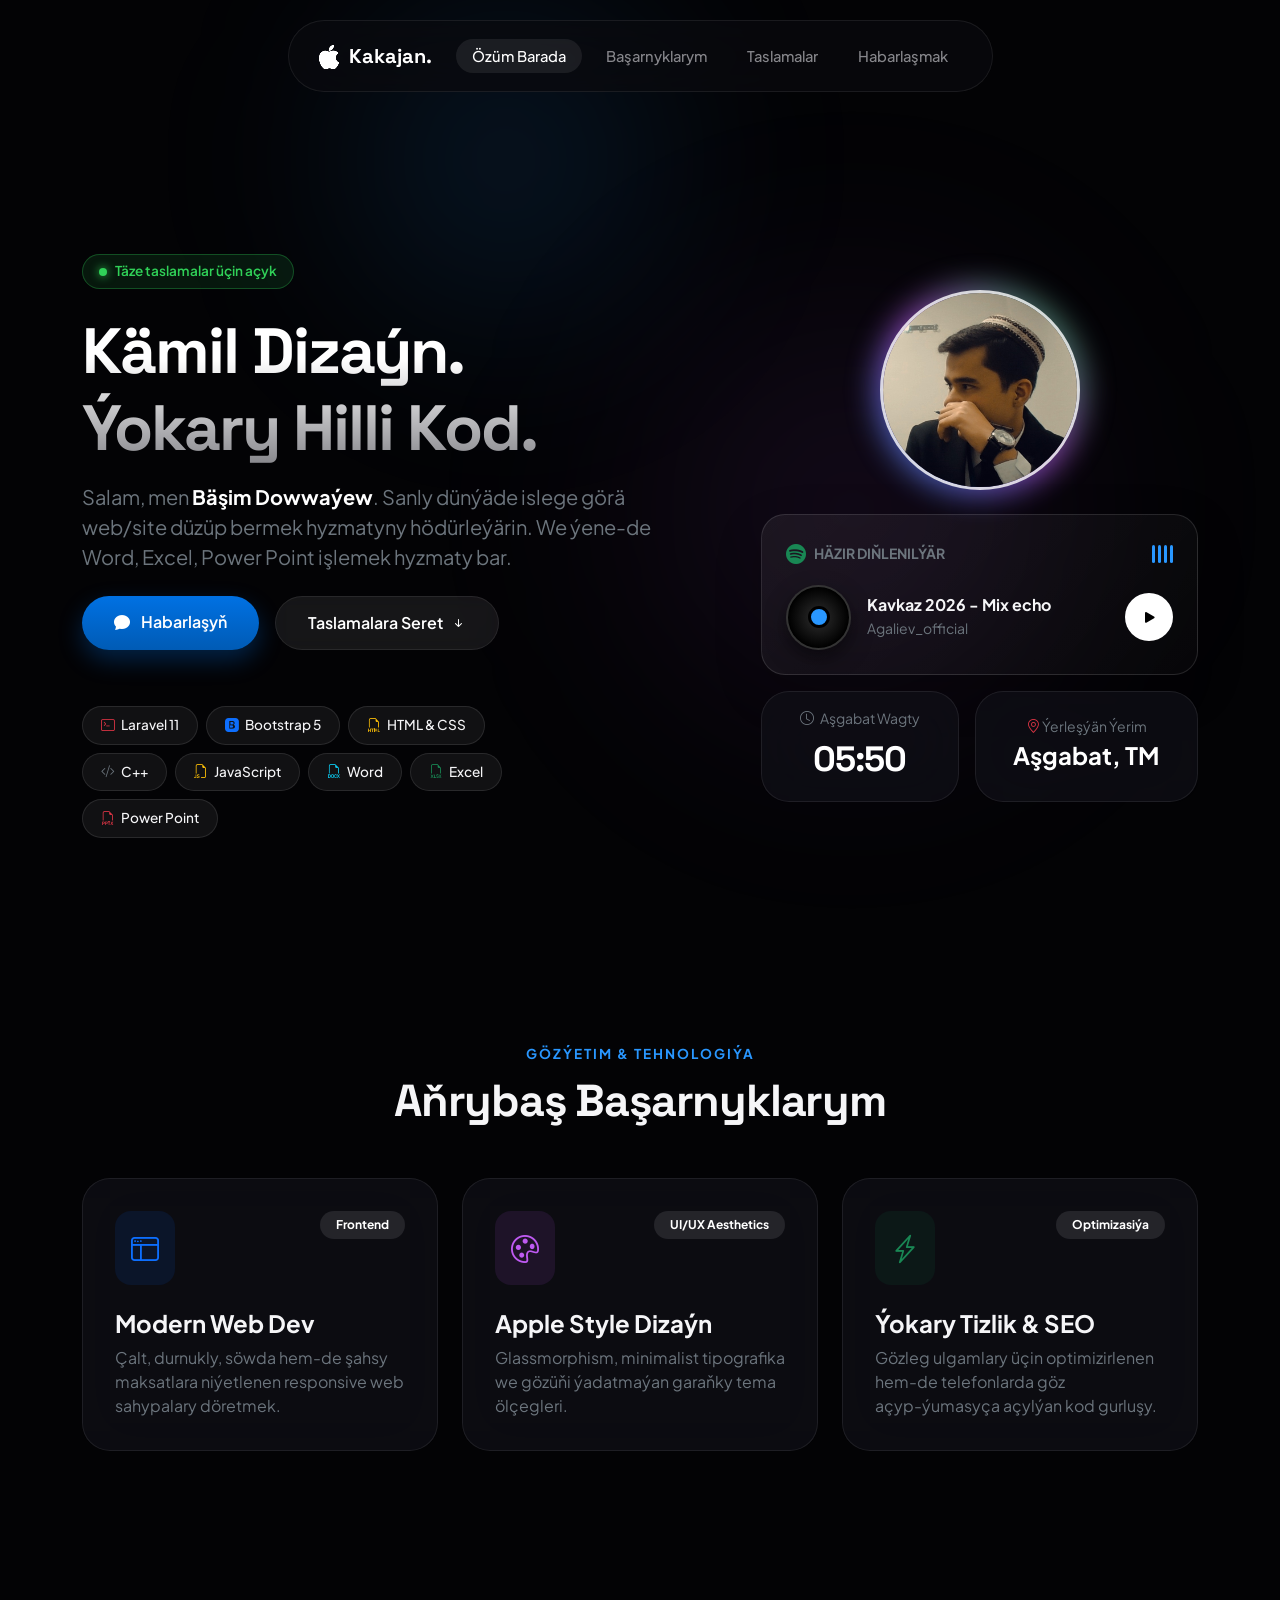
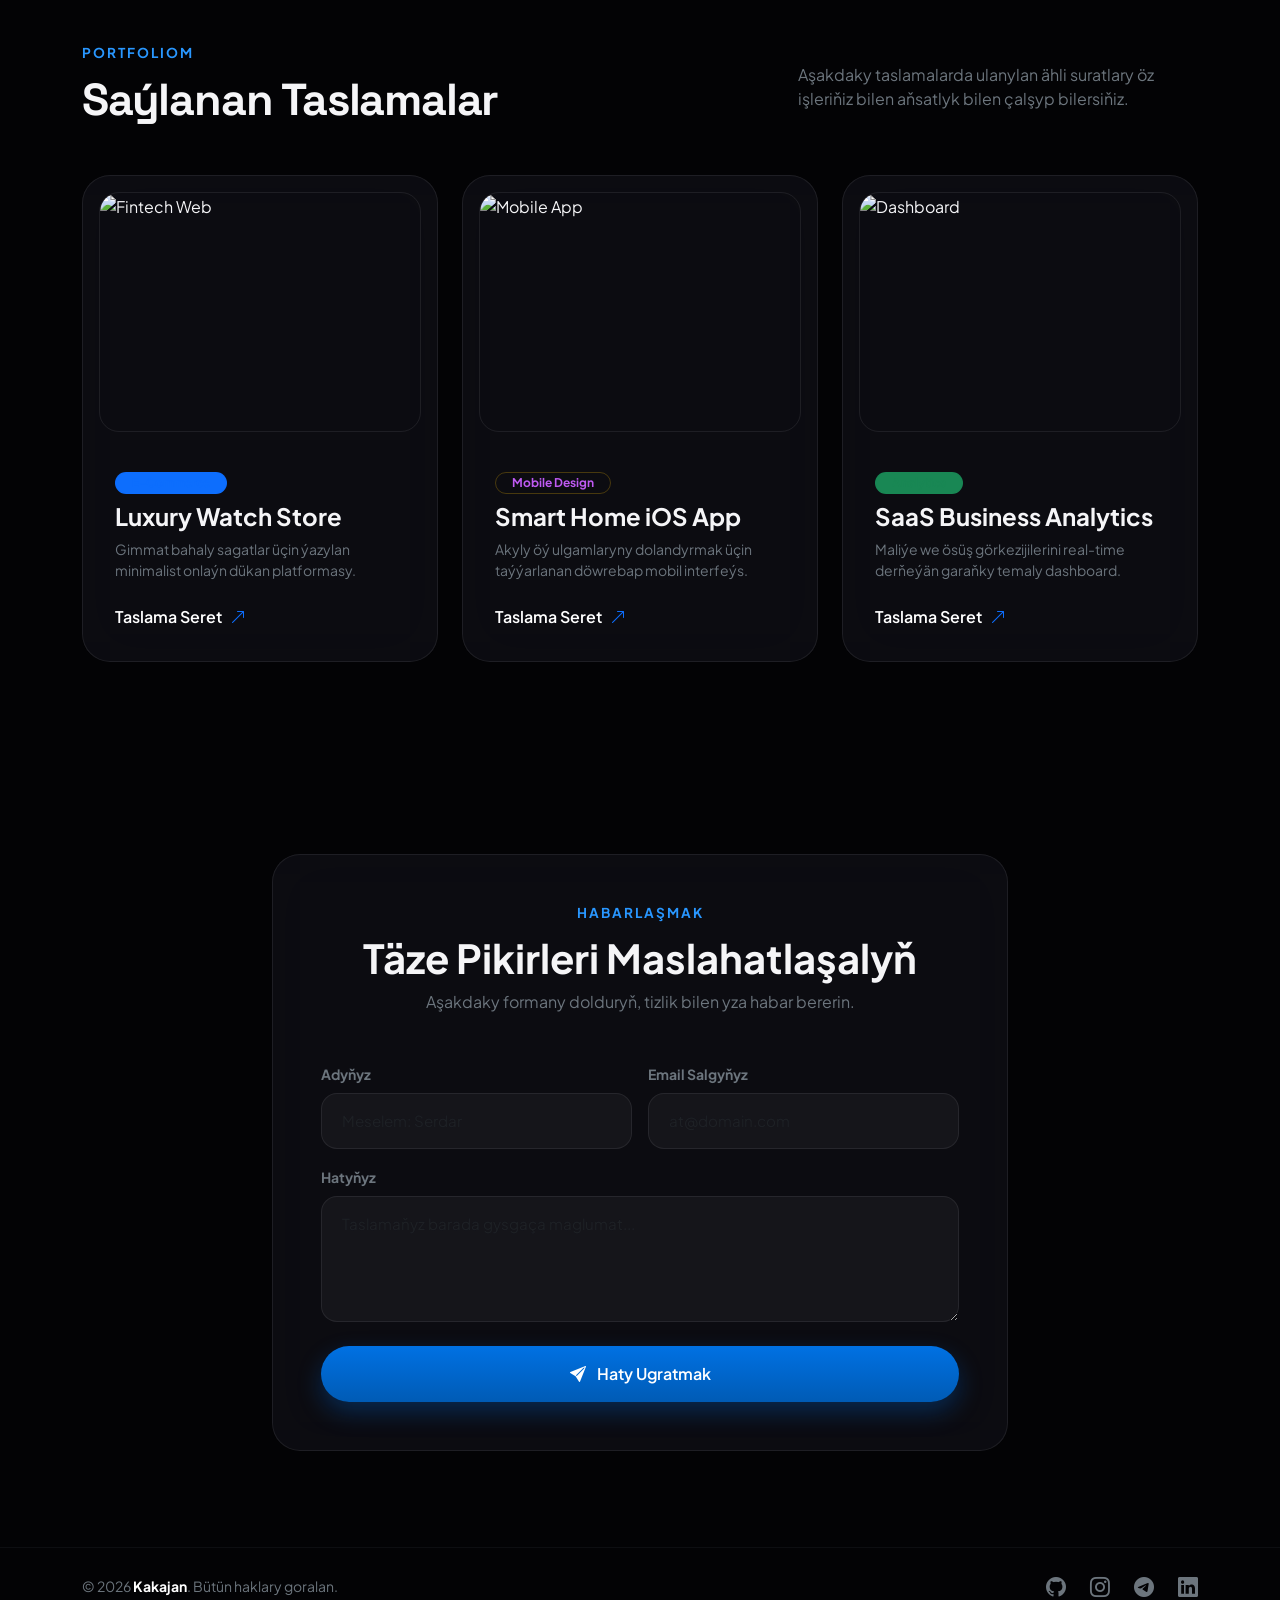
==== index.html @ 30d50d98 "first commit" ====
<!DOCTYPE html>
<html lang="tk">
<head>
    <meta charset="UTF-8">
    <meta name="Barde size web site duzup bermek hyzmatlaryny hodurleyaris amatly bahadan" content="width=device-width, initial-scale=1.0">
    <title>Bu Menin Storym</title>

    <!-- Bootstrap 5 CSS -->
    <link href="css/bootstrap.min.css" rel="stylesheet">
    <!-- Bootstrap Icons -->
    <link rel="stylesheet" href="css/bootstrap-icons.min.css">
    <link rel="stylesheet" href="css/style.css">
    <!-- Google Fonts (SF Pro / Inter Aesthetic) -->
    <link href="https://fonts.googleapis.com/css2?family=Plus+Jakarta+Sans:wght@300;400;500;600;700;800&family=Space+Grotesk:wght@500;700&display=swap" rel="stylesheet">

  
</head>
<body>

    <div class="ambient-glow-1"></div>
    <div class="ambient-glow-2"></div>

    <!-- Floating Navigation Bar -->
    <div class="container fixed-top d-flex justify-content-center z-3">
        <nav class="navbar glass-nav navbar-expand-lg">
            <div class="container-fluid px-0">
                <a class="navbar-brand text-white fw-bold d-flex align-items-center gap-2 me-4" href="#">
                    <i class="bi bi-apple fs-4"></i> <span style="font-family: 'Space Grotesk';">Kakajan.</span>
                </a>
                <button class="navbar-toggler text-white border-0 shadow-none" type="button" data-bs-toggle="collapse" data-bs-target="#navContent">
                    <i class="bi bi-list fs-2 text-white"></i>
                </button>
                <div class="collapse navbar-collapse" id="navContent">
                    <ul class="navbar-nav gap-2">
                        <li class="nav-item"><a class="nav-link active" href="#hero">Özüm Barada</a></li>
                        <li class="nav-item"><a class="nav-link" href="#skills">Başarnyklarym</a></li>
                        <li class="nav-item"><a class="nav-link" href="#projects">Taslamalar</a></li>
                        <li class="nav-item"><a class="nav-link" href="#contact">Habarlaşmak</a></li>
                    </ul>
                </div>
            </div>
        </nav>
    </div>

    <!-- Hero Section -->
    <section id="hero" class="pt-5 mt-5 min-vh-100 d-flex align-items-center position-relative">
        <div class="container pt-5">
            <div class="row align-items-center g-5">
                <div class="col-lg-7 text-center text-lg-start">
                    
                    <div class="mb-4 d-inline-block">
                        <div class="status-badge">
                            <span class="pulse-dot"></span> Täze taslamalar üçin açyk
                        </div>
                    </div>

                    <h1 class="hero-title mb-3">Kämil Dizaýn. <br><span class="text-white">Ýokary Hilli Kod.</span></h1>
                    
                    <p class="fs-5 text-secondary mb-4 leading-relaxed" style="max-width: 580px;">
                        Salam, men <strong class="text-white">Bäşim Dowwaýew</strong>. Sanly dünýäde islege görä web/site düzüp bermek hyzmatyny hödürleýärin. We ýene-de Word, Excel, Power Point işlemek hyzmaty bar.
                    </p>

                    <div class="d-flex flex-wrap justify-content-center justify-content-lg-start gap-3 mb-5">
                        <a href="#contact" class="btn btn-apple-glow">
                            <i class="bi bi-chat-fill me-2"></i> Habarlaşyň
                        </a>
                        <a href="#projects" class="btn btn-apple-glass">
                            Taslamalara Seret <i class="bi bi-arrow-down-short ms-1"></i>
                        </a>
                    </div>

                    <!-- Tech Stack Pills -->
                    <div class="d-flex flex-wrap justify-content-center  justify-content-lg-start gap-2 pt-2" style="padding-right: 200px;">
                        <span class="tech-pill"><i class="bi bi-terminal text-danger me-1"></i> Laravel 11</span>
                        <span class="tech-pill"><i class="bi bi-bootstrap-fill text-primary me-1"></i> Bootstrap 5</span>
                        <span class="tech-pill"><i class="bi bi-filetype-html text-warning me-1"></i> HTML & CSS</span>
                        <span class="tech-pill"><i class="bi bi-code-slash text-secondary me-1"></i> C++</span>
                        <span class="tech-pill"><i class="bi bi-filetype-js text-warning me-1"></i> JavaScript</span>
                        <span class="tech-pill"><i class="bi bi-filetype-docx text-info me-1"></i> Word</span>
                        <span class="tech-pill"><i class="bi bi-filetype-xlsx text-success me-1"></i> Excel</span>
                        <span class="tech-pill"><i class="bi bi-filetype-pptx text-danger me-1"></i> Power Point</span>
                    </div>

                </div>

                <!-- Right Column: Avatar & Dynamic Widgets -->
                <div class="col-lg-5">
                    <div class="text-center position-relative">
                        
                        <!-- Premium Profile Image -->
                        <div class="avatar-glow-wrapper mb-4">
                            <!-- SURAT ÝERI: Meselem öz fotosuratyňyz -->
                            <img src="foto/IMG_20260224_125419.jpg" alt="Sedar Profile" class="avatar-img">
                        </div>

                        <!-- Music Widget (Aýdym diňlenilýän ýer) -->
                        <div class="music-widget text-start mt-4 shadow-lg">
                            <div class="d-flex align-items-center justify-content-between mb-3">
                                <div class="d-flex align-items-center gap-2">
                                    <i class="bi bi-spotify text-success fs-5"></i>
                                    <span class="text-secondary small fw-bold text-uppercase">Häzir Diňlenilýär</span>
                                </div>
                                <div class="sound-wave" id="soundWave">
                                    <div></div><div></div><div></div><div></div>
                                </div>
                            </div>
                            
                            <div class="d-flex align-items-center gap-3">
                                <!-- Vinyl Record -->
                                <div class="vinyl-disk" id="vinylDisk">
                                    <div class="vinyl-inner"></div>
                                </div>
                                
                                <div class="flex-grow-1 overflow-hidden">
                                    <h6 class="fw-bold mb-1 text-truncate" id="songTitle">Kavkaz 2026 - Mix echo</h6>
                                    <p class="text-secondary small mb-0 text-truncate" id="songArtist">Agaliev_official</p>
                                </div>

                                <button class="play-btn-apple" id="playBtn" onclick="toggleAudio()">
                                    <i class="bi bi-play-fill" id="playIcon"></i>
                                </button>
                            </div>

                            <!-- Audio Tag (Ses faýly) -->
                            <audio id="bgAudio" loop src="foto/Kavkaz 2026 - Mix echo  (1).mp3"></audio>
                        </div>

                        <!-- Live Time & Location Widget -->
                        <div class="d-flex gap-3 mt-3">
                            <div class="bento-card p-3 flex-fill text-center">
                                <span class="text-secondary small d-block mb-1"><i class="bi bi-clock me-1"></i> Aşgabat Wagty</span>
                                <div class="live-clock-badge" id="liveClock">12:00</div>
                            </div>
                            <div class="bento-card px-3 py-4 flex-fill text-center d-flex flex-column  justify-content-center">
                                <span class="text-secondary small mb-1"><i class="bi bi-geo-alt text-danger me-"></i> Ýerleşýän Ýerim</span>
                                <span class="fw-bold text-white h4 ">Aşgabat, TM</span>
                            </div>
                        </div>

                    </div>
                </div>
            </div>
        </div>
    </section>

    <!-- Skills Bento Grid -->
    <section id="skills" class="py-5">
        <div class="container py-5">
            <div class="text-center">
                <span class="section-tag">Gözýetim & Tehnologiýa</span>
                <h2 class="section-title">Aňrybaş Başarnyklarym</h2>
            </div>

            <div class="row g-4">
                <div class="col-md-4">
                    <div class="bento-card">
                        <div class="d-flex justify-content-between align-items-start mb-4">
                            <div class="p-3 rounded-4 bg-primary bg-opacity-10 text-primary fs-3">
                                <i class="bi bi-window-sidebar"></i>
                            </div>
                            <span class="badge bg-white bg-opacity-10 text-white rounded-pill px-3 py-2 small">Frontend</span>
                        </div>
                        <h4 class="fw-bold mb-2">Modern Web Dev</h4>
                        <p class="text-secondary fs-6 mb-0">Çalt, durnukly, söwda hem-de şahsy maksatlara niýetlenen responsive web sahypalary döretmek.</p>
                    </div>
                </div>

                <div class="col-md-4">
                    <div class="bento-card">
                        <div class="d-flex justify-content-between align-items-start mb-4">
                            <div class="p-3 rounded-4 bg-purple bg-opacity-10 text-warning fs-3" style="background: rgba(191,90,242,0.1) !important; color: var(--apple-purple) !important;">
                                <i class="bi bi-palette"></i>
                            </div>
                            <span class="badge bg-white bg-opacity-10 text-white rounded-pill px-3 py-2 small">UI/UX Aesthetics</span>
                        </div>
                        <h4 class="fw-bold mb-2">Apple Style Dizaýn</h4>
                        <p class="text-secondary fs-6 mb-0">Glassmorphism, minimalist tipografika we gözüňi ýadatmaýan garaňky tema ölçegleri.</p>
                    </div>
                </div>

                <div class="col-md-4">
                    <div class="bento-card">
                        <div class="d-flex justify-content-between align-items-start mb-4">
                            <div class="p-3 rounded-4 bg-success bg-opacity-10 text-success fs-3">
                                <i class="bi bi-lightning-charge"></i>
                            </div>
                            <span class="badge bg-white bg-opacity-10 text-white rounded-pill px-3 py-2 small">Optimizasiýa</span>
                        </div>
                        <h4 class="fw-bold mb-2">Ýokary Tizlik & SEO</h4>
                        <p class="text-secondary fs-6 mb-0">Gözleg ulgamlary üçin optimizirlenen hem-de telefonlarda göz açyp-ýumasyça açylýan kod gurluşy.</p>
                    </div>
                </div>
            </div>
        </div>
    </section>

    <!-- Projects Section (Surat Ýerleri Bilen) -->
    <section id="projects" class="py-5">
        <div class="container py-5">
            <div class="d-flex flex-column flex-md-row justify-content-between align-items-md-end mb-5">
                <div>
                    <span class="section-tag">Portfoliom</span>
                    <h2 class="section-title mb-0">Saýlanan Taslamalar</h2>
                </div>
                <p class="text-secondary mt-3 mt-md-0" style="max-width: 400px;">
                    Aşakdaky taslamalarda ulanylan ähli suratlary öz işleriňiz bilen aňsatlyk bilen çalşyp bilersiňiz.
                </p>
            </div>

            <div class="row g-4">
                <!-- Project 1 -->
                <div class="col-lg-4 col-md-6">
                    <div class="bento-card p-3">
                        <div class="project-img-wrapper">
                            <!-- SURAT ÝERI 1 -->
                            <img src="https://images.unsplash.com/photo-1551288049-bebda4e38f71?auto=format&fit=crop&w=800&q=80" alt="Fintech Web" class="project-img">
                        </div>
                        <div class="p-3">
                            <div class="d-flex gap-2 mb-2">
                                <span class="badge bg-primary bg-opacity-20 text-primary border border-primary border-opacity-25 rounded-pill px-3">E-Commerce</span>
                            </div>
                            <h4 class="fw-bold mb-2">Luxury Watch Store</h4>
                            <p class="text-secondary small mb-4">Gimmat bahaly sagatlar üçin ýazylan minimalist onlaýn dükan platformasy.</p>
                            <a href="#" class="text-decoration-none text-white fw-semibold d-inline-flex align-items-center gap-2">
                                Taslama Seret <i class="bi bi-arrow-up-right text-primary"></i>
                            </a>
                        </div>
                    </div>
                </div>

                <!-- Project 2 -->
                <div class="col-lg-4 col-md-6">
                    <div class="bento-card p-3">
                        <div class="project-img-wrapper">
                            <!-- SURAT ÝERI 2 -->
                            <img src="https://images.unsplash.com/photo-1512941937669-90a1b58e7e9c?auto=format&fit=crop&w=800&q=80" alt="Mobile App" class="project-img">
                        </div>
                        <div class="p-3">
                            <div class="d-flex gap-2 mb-2">
                                <span class="badge bg-purple bg-opacity-20 text-warning border border-warning border-opacity-25 rounded-pill px-3" style="color:var(--apple-purple)!important;">Mobile Design</span>
                            </div>
                            <h4 class="fw-bold mb-2">Smart Home iOS App</h4>
                            <p class="text-secondary small mb-4">Akyly öý ulgamlaryny dolandyrmak üçin taýýarlanan döwrebap mobil interfeýs.</p>
                            <a href="#" class="text-decoration-none text-white fw-semibold d-inline-flex align-items-center gap-2">
                                Taslama Seret <i class="bi bi-arrow-up-right text-primary"></i>
                            </a>
                        </div>
                    </div>
                </div>

                <!-- Project 3 -->
                <div class="col-lg-4 col-md-6">
                    <div class="bento-card p-3">
                        <div class="project-img-wrapper">
                            <!-- SURAT ÝERI 3 -->
                            <img src="https://images.unsplash.com/photo-1460925895917-afdab827c52f?auto=format&fit=crop&w=800&q=80" alt="Dashboard" class="project-img">
                        </div>
                        <div class="p-3">
                            <div class="d-flex gap-2 mb-2">
                                <span class="badge bg-success bg-opacity-20 text-success border border-success border-opacity-25 rounded-pill px-3">Analytics</span>
                            </div>
                            <h4 class="fw-bold mb-2">SaaS Business Analytics</h4>
                            <p class="text-secondary small mb-4">Maliýe we ösüş görkezijilerini real-time derňeýän garaňky temaly dashboard.</p>
                            <a href="#" class="text-decoration-none text-white fw-semibold d-inline-flex align-items-center gap-2">
                                Taslama Seret <i class="bi bi-arrow-up-right text-primary"></i>
                            </a>
                        </div>
                    </div>
                </div>
            </div>
        </div>
    </section>

    <!-- Contact Form Section -->
    <section id="contact" class="py-5">
        <div class="container py-5">
            <div class="row justify-content-center">
                <div class="col-lg-8">
                    <div class="bento-card p-4 p-md-5">
                        <div class="text-center mb-5">
                            <span class="section-tag">Habarlaşmak</span>
                            <h2 class="fw-bold fs-1 mb-2">Täze Pikirleri Maslahatlaşalyň</h2>
                            <p class="text-secondary">Aşakdaky formany dolduryň, tizlik bilen yza habar bererin.</p>
                        </div>

                        <form id="contactForm">
                            <div class="row g-3">
                                <div class="col-md-6">
                                    <label class="form-label text-secondary small fw-bold">Adyňyz</label>
                                    <input type="text" class="form-control apple-input" placeholder="Meselem: Serdar" required>
                                </div>
                                <div class="col-md-6">
                                    <label class="form-label text-secondary small fw-bold">Email Salgyňyz</label>
                                    <input type="email" class="form-control apple-input" placeholder="at@domain.com" required>
                                </div>
                                <div class="col-12">
                                    <label class="form-label text-secondary small fw-bold">Hatyňyz</label>
                                    <textarea class="form-control apple-input" rows="4" placeholder="Taslamaňyz barada gysgaça maglumat..." required></textarea>
                                </div>
                                <div class="col-12 text-center mt-4">
                                    <button type="submit" class="btn btn-apple-glow w-100 py-3 fs-6">
                                        <i class="bi bi-send-fill me-2"></i> Haty Ugratmak
                                    </button>
                                </div>
                            </div>
                        </form>

                        <div id="contactToast" class="mt-4 p-3 rounded-4 text-center d-none" style="background: rgba(48, 209, 88, 0.15); border: 1px solid var(--apple-green); color: #fff;">
                            <i class="bi bi-check-circle-fill text-success me-2"></i> Hatyňyz üstünlikli ugradyldy! Sag boluň.
                        </div>
                    </div>
                </div>
            </div>
        </div>
    </section>

    <!-- Premium Footer -->
    <footer class="py-4 border-top border-secondary border-opacity-10 text-center text-secondary small">
        <div class="container d-flex flex-column flex-md-row justify-content-between align-items-center gap-3">
            <div>
                &copy; 2026 <strong class="text-white">Kakajan</strong>. Bütün haklary goralan.
            </div>
            <div class="d-flex gap-4 fs-5">
                <a href="#" class="text-secondary text-white-hover"><i class="bi bi-github"></i></a>
                <a href="#" class="text-secondary text-white-hover"><i class="bi bi-instagram"></i></a>
                <a href="#" class="text-secondary text-white-hover"><i class="bi bi-telegram"></i></a>
                <a href="#" class="text-secondary text-white-hover"><i class="bi bi-linkedin"></i></a>
            </div>
        </div>
    </footer>

    <!-- Bootstrap 5 JS -->
    <script src="https://cdn.jsdelivr.net/npm/bootstrap@5.3.2/dist/js/bootstrap.bundle.min.js"></script>

    <!-- JavaScript Custom Logic -->
    <script>
        // 1. Interactive Audio Player (Aýdym diňlenilýän widget)
        const audio = document.getElementById('bgAudio');
        const playBtn = document.getElementById('playBtn');
        const playIcon = document.getElementById('playIcon');
        const vinylDisk = document.getElementById('vinylDisk');
        const soundWave = document.getElementById('soundWave');

        function toggleAudio() {
            if (audio.paused) {
                audio.play();
                playIcon.classList.replace('bi-play-fill', 'bi-pause-fill');
                vinylDisk.classList.add('playing');
                soundWave.classList.add('playing');
            } else {
                audio.pause();
                playIcon.classList.replace('bi-pause-fill', 'bi-play-fill');
                vinylDisk.classList.remove('playing');
                soundWave.classList.remove('playing');
            }
        }

        // 2. Real-time Live Clock (Aşgabat Sagady)
        function updateClock() {
            const now = new Date();
            const hours = String(now.getHours()).padStart(2, '0');
            const minutes = String(now.getMinutes()).padStart(2, '0');
            document.getElementById('liveClock').textContent = `${hours}:${minutes}`;
        }
        setInterval(updateClock, 1000);
        updateClock();

        // 3. Contact Form Submission Toast Effect
        document.getElementById('contactForm').addEventListener('submit', function(e) {
            e.preventDefault();
            const toast = document.getElementById('contactToast');
            toast.classList.remove('d-none');
            this.reset();

            setTimeout(() => {
                toast.classList.add('d-none');
            }, 4000);
        });
    </script>
</body>
</html>
---- css/style.css ----
.bg-image {
    background-image: url('../img/infinite-loop-01.jpg');
    background-position: center;
    background-repeat: no-repeat;
    background-size: cover;
    background-attachment: fixed;
}
.bg-image1 {
    background-image: url('../img/infinite-loop-02.jpg');
    background-position: center;
    background-repeat: no-repeat;
    background-size: cover;
    background-attachment: fixed;
}
.bg-image2 {
    background-image: url('../img/infinite-loop-03.jpg');
    background-position: center;
    background-repeat: no-repeat;
    background-size: cover;
    background-attachment: fixed;
}

.bg-shadow {
    background-color: rgba(0, 0, 0, .3);
}
.header-margin-bottom {
    margin-bottom: 5rem;
}

.header-margin-top {
    margin-top: -5rem;
}
.bg-transparent {
    background: transparent;
}
::placeholder {
    color: white;
}
.text-bg-yellow{
    color: white;
    background: transparent;
 
}
.text-bg-yellow:hover{
    background-color: red;
    color: white;
    transition: all 0.5s ease;
    
}
        :root {
            --bg-main: #030305;
            --bg-card: rgba(18, 18, 26, 0.65);
            --bg-card-hover: rgba(28, 28, 40, 0.85);
            --border-glow: rgba(255, 255, 255, 0.08);
            --border-hover: rgba(0, 113, 227, 0.4);
            
            --apple-blue: #2997ff;
            --apple-gold: #f5c518;
            --apple-purple: #bf5af2;
            --apple-green: #30d158;
            
            --text-main: #f5f5f7;
            --text-muted: #86868b;
        }

        body {
            font-family: 'Plus Jakarta Sans', -apple-system, BlinkMacSystemFont, sans-serif;
            background-color: var(--bg-main);
            color: var(--text-main);
            overflow-x: hidden;
            scroll-behavior: smooth;
            -webkit-font-smoothing: antialiased;
        }

        /* Ambient Glow Spheres in Background */
        .ambient-glow-1 {
            position: fixed;
            top: -10%;
            left: 20%;
            width: 500px;
            height: 500px;
            background: radial-gradient(circle, rgba(41, 151, 255, 0.15) 0%, rgba(0,0,0,0) 70%);
            z-index: -1;
            pointer-events: none;
            filter: blur(80px);
        }

        .ambient-glow-2 {
            position: fixed;
            bottom: 10%;
            right: 10%;
            width: 600px;
            height: 600px;
            background: radial-gradient(circle, rgba(191, 90, 242, 0.12) 0%, rgba(0,0,0,0) 70%);
            z-index: -1;
            pointer-events: none;
            filter: blur(100px);
        }

        /* Glass Floating Navbar */
        .glass-nav {
            background: rgba(10, 10, 15, 0.7);
            backdrop-filter: blur(25px);
            -webkit-backdrop-filter: blur(25px);
            border: 1px solid var(--border-glow);
            border-radius: 100px;
            margin-top: 20px;
            padding: 12px 28px;
            transition: all 0.4s ease;
        }

        .nav-link {
            color: var(--text-muted) !important;
            font-weight: 500;
            font-size: 0.92rem;
            transition: all 0.3s ease;
            padding: 6px 16px !important;
            border-radius: 20px;
        }

        .nav-link:hover, .nav-link.active {
            color: #fff !important;
            background: rgba(255, 255, 255, 0.08);
        }

        /* Hero Avatar Frame */
        .avatar-glow-wrapper {
            position: relative;
            width: 200px;
            height: 200px;
            margin: 0 auto;
        }

        .avatar-glow-wrapper::before {
            content: '';
            position: absolute;
            top: -5px; left: -5px; right: -5px; bottom: -5px;
            background: linear-gradient(45deg, var(--apple-blue), var(--apple-purple), var(--apple-green));
            border-radius: 50%;
            z-index: 0;
            filter: blur(15px);
            opacity: 0.7;
            animation: rotateGlow 8s linear infinite;
        }

        @keyframes rotateGlow {
            0% { transform: rotate(0deg); }
            100% { transform: rotate(360deg); }
        }

        .avatar-img {
            position: relative;
            z-index: 1;
            width: 100%;
            height: 100%;
            object-fit: cover;
            border-radius: 50%;
            border: 3px solid rgba(255, 255, 255, 0.8);
        }

        /* Hero Typography */
        .hero-title {
            font-family: 'Space Grotesk', sans-serif;
            font-size: 4rem;
            font-weight: 700;
            letter-spacing: -2px;
            background: linear-gradient(180deg, #ffffff 30%, #86868b 100%);
            -webkit-background-clip: text;
            -webkit-text-fill-color: transparent;
        }

        .status-badge {
            display: inline-flex;
            align-items: center;
            gap: 8px;
            background: rgba(48, 209, 88, 0.1);
            border: 1px solid rgba(48, 209, 88, 0.3);
            color: var(--apple-green);
            padding: 6px 16px;
            border-radius: 30px;
            font-size: 0.85rem;
            font-weight: 600;
        }

        .pulse-dot {
            width: 8px;
            height: 8px;
            background-color: var(--apple-green);
            border-radius: 50%;
            box-shadow: 0 0 10px var(--apple-green);
            animation: pulse 1.8s infinite;
        }

        @keyframes pulse {
            0% { transform: scale(0.95); box-shadow: 0 0 0 0 rgba(48, 209, 88, 0.7); }
            70% { transform: scale(1); box-shadow: 0 0 0 10px rgba(48, 209, 88, 0); }
            100% { transform: scale(0.95); box-shadow: 0 0 0 0 rgba(48, 209, 88, 0); }
        }

        /* Bento Grid Glass Cards */
        .bento-card {
            background: var(--bg-card);
            border: 1px solid var(--border-glow);
            border-radius: 28px;
            padding: 32px;
            backdrop-filter: blur(30px);
            -webkit-backdrop-filter: blur(30px);
            transition: all 0.4s cubic-bezier(0.16, 1, 0.3, 1);
            height: 100%;
            position: relative;
            overflow: hidden;
        }

        .bento-card:hover {
            transform: translateY(-8px);
            border-color: var(--border-hover);
            background: var(--bg-card-hover);
            box-shadow: 0 30px 60px rgba(0, 0, 0, 0.6), 0 0 30px rgba(41, 151, 255, 0.15);
        }

        /* Apple Style Interactive Music Widget */
        .music-widget {
            background: linear-gradient(135deg, rgba(255, 255, 255, 0.06) 0%, rgba(255, 255, 255, 0.02) 100%);
            border: 1px solid rgba(255, 255, 255, 0.12);
            border-radius: 24px;
            padding: 24px;
            position: relative;
        }

        .vinyl-disk {
            width: 65px;
            height: 65px;
            border-radius: 50%;
            background: radial-gradient(circle, #222 20%, #000 70%);
            border: 2px solid rgba(255,255,255,0.2);
            display: flex;
            align-items: center;
            justify-content: center;
            box-shadow: 0 8px 20px rgba(0,0,0,0.5);
            animation: spinVinyl 10s linear infinite;
            animation-play-state: paused;
        }

        .vinyl-disk.playing {
            animation-play-state: running;
        }

        @keyframes spinVinyl {
            100% { transform: rotate(360deg); }
        }

        .vinyl-inner {
            width: 22px;
            height: 22px;
            background: var(--apple-blue);
            border-radius: 50%;
            border: 3px solid #000;
        }

        .play-btn-apple {
            width: 48px;
            height: 48px;
            border-radius: 50%;
            background: #fff;
            color: #000;
            border: none;
            display: flex;
            align-items: center;
            justify-content: center;
            font-size: 1.2rem;
            transition: transform 0.2s ease, background-color 0.2s;
        }

        .play-btn-apple:hover {
            transform: scale(1.08);
            background: #e5e5e7;
        }

        /* Live Sound Wave Bar Animation */
        .sound-wave {
            display: flex;
            align-items: flex-end;
            gap: 3px;
            height: 18px;
        }

        .sound-wave div {
            width: 3px;
            height: 100%;
            background: var(--apple-blue);
            border-radius: 3px;
            animation: wave 1.2s ease-in-out infinite alternate;
            animation-play-state: paused;
        }

        .sound-wave.playing div {
            animation-play-state: running;
        }

        .sound-wave div:nth-child(1) { animation-delay: 0.1s; }
        .sound-wave div:nth-child(2) { animation-delay: 0.3s; }
        .sound-wave div:nth-child(3) { animation-delay: 0.5s; }
        .sound-wave div:nth-child(4) { animation-delay: 0.2s; }

        @keyframes wave {
            0% { height: 20%; }
            100% { height: 100%; }
        }

        /* Live Clock Widget */
        .live-clock-badge {
            font-family: 'Space Grotesk', monospace;
            font-size: 2.2rem;
            font-weight: 700;
            letter-spacing: -1px;
            color: #fff;
        }

        /* Project Image Slot */
        .project-img-wrapper {
            width: 100%;
            height: 240px;
            border-radius: 20px;
            overflow: hidden;
            margin-bottom: 24px;
            position: relative;
            border: 1px solid rgba(255,255,255,0.08);
        }

        .project-img {
            width: 100%;
            height: 100%;
            object-fit: cover;
            transition: transform 0.7s cubic-bezier(0.16, 1, 0.3, 1);
        }

        .bento-card:hover .project-img {
            transform: scale(1.08);
        }

        /* Apple Luxury Button */
        .btn-apple-glow {
            background: linear-gradient(180deg, #0071e3 0%, #005bb5 100%);
            color: #fff;
            border-radius: 980px;
            padding: 14px 32px;
            font-weight: 600;
            border: none;
            box-shadow: 0 10px 25px rgba(0, 113, 227, 0.3);
            transition: all 0.3s ease;
        }

        .btn-apple-glow:hover {
            transform: scale(1.03);
            box-shadow: 0 15px 35px rgba(0, 113, 227, 0.5);
            color: #fff;
        }

        .btn-apple-glass {
            background: rgba(255, 255, 255, 0.08);
            color: #fff;
            border-radius: 980px;
            padding: 14px 32px;
            font-weight: 600;
            border: 1px solid var(--border-glow);
            backdrop-filter: blur(10px);
            transition: all 0.3s ease;
        }

        .btn-apple-glass:hover {
            background: rgba(255, 255, 255, 0.15);
            border-color: rgba(255, 255, 255, 0.3);
            color: #fff;
        }

        /* Form Inputs */
        .apple-input {
            background: rgba(255, 255, 255, 0.04) !important;
            border: 1px solid var(--border-glow) !important;
            border-radius: 16px !important;
            color: #fff !important;
            padding: 16px 20px !important;
            font-size: 0.95rem;
            transition: all 0.3s ease;
        }

        .apple-input:focus {
            background: rgba(255, 255, 255, 0.08) !important;
            border-color: var(--apple-blue) !important;
            box-shadow: 0 0 0 4px rgba(41, 151, 255, 0.15) !important;
        }

        .section-tag {
            color: var(--apple-blue);
            font-size: 0.85rem;
            font-weight: 700;
            text-transform: uppercase;
            letter-spacing: 2px;
            display: block;
            margin-bottom: 10px;
        }

        .section-title {
            font-family: 'Space Grotesk', sans-serif;
            font-size: 2.8rem;
            font-weight: 700;
            letter-spacing: -1.2px;
            margin-bottom: 50px;
        }

        .tech-pill {
            background: rgba(255, 255, 255, 0.06);
            border: 1px solid rgba(255, 255, 255, 0.1);
            color: var(--text-main);
            border-radius: 30px;
            padding: 8px 18px;
            font-size: 0.85rem;
            font-weight: 500;
        }
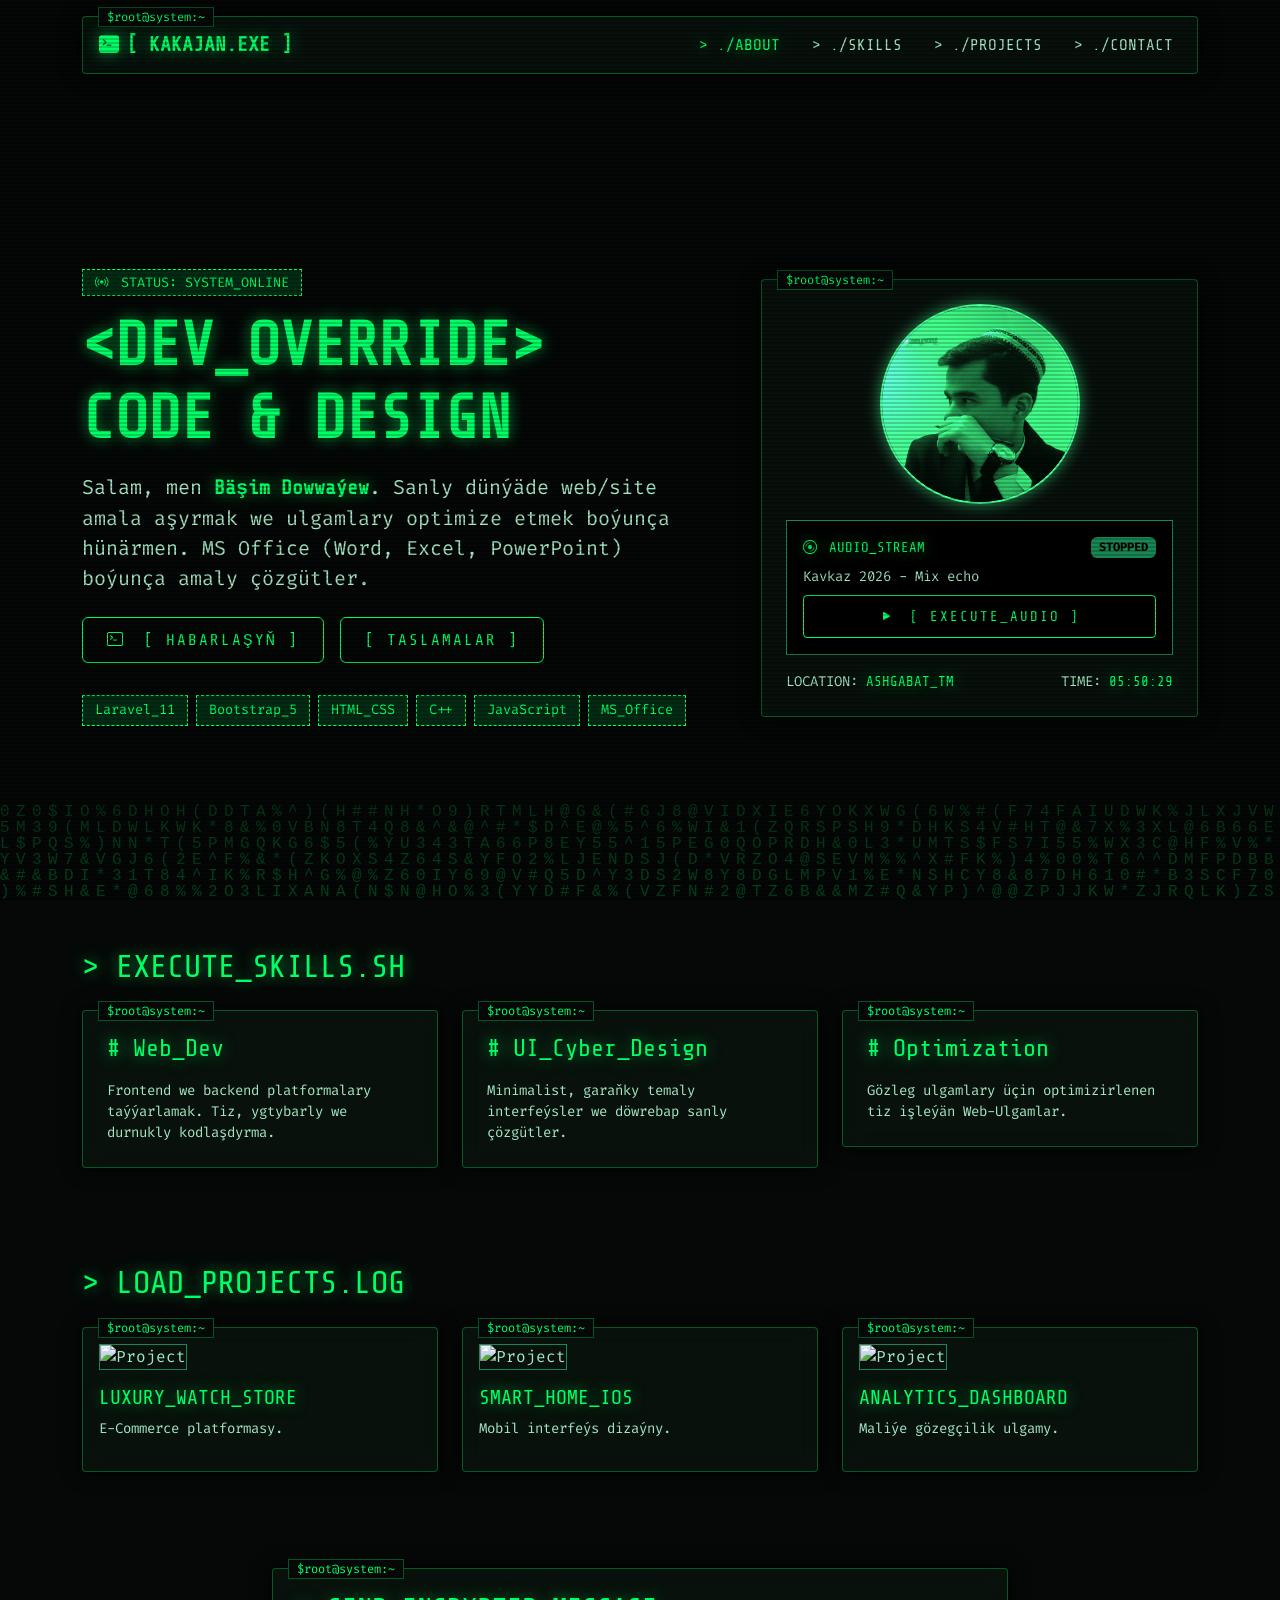
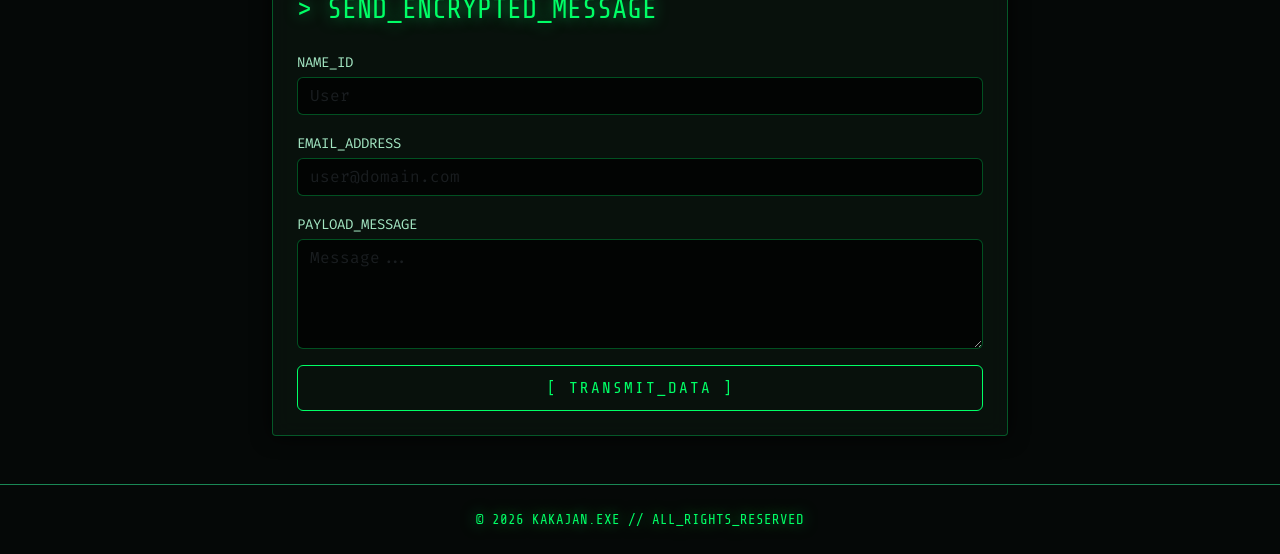
==== commit 9503a467: "1.0.0.5" ====
--- a/index.html
+++ b/index.html
@@ -1,141 +1,259 @@
-
 <!DOCTYPE html>
 <html lang="tk">
 <head>
     <meta charset="UTF-8">
-    <meta name="Barde size web site duzup bermek hyzmatlaryny hodurleyaris amatly bahadan" content="width=device-width, initial-scale=1.0">
-    <title>Bu Menin Storym</title>
+    <meta name="viewport" content="width=device-width, initial-scale=1.0">
+    <title>[ SYSTEM_OVERRIDE ] // KAKAJAN</title>
 
     <!-- Bootstrap 5 CSS -->
     <link href="css/bootstrap.min.css" rel="stylesheet">
     <!-- Bootstrap Icons -->
     <link rel="stylesheet" href="css/bootstrap-icons.min.css">
-    <link rel="stylesheet" href="css/style.css">
-    <!-- Google Fonts (SF Pro / Inter Aesthetic) -->
-    <link href="https://fonts.googleapis.com/css2?family=Plus+Jakarta+Sans:wght@300;400;500;600;700;800&family=Space+Grotesk:wght@500;700&display=swap" rel="stylesheet">
-
-  
+    <!-- Google Hacker Fonts -->
+    <link href="https://fonts.googleapis.com/css2?family=Fira+Code:wght@400;600;700&family=Share+Tech+Mono&display=swap" rel="stylesheet">
+    
+    <style>
+        :root {
+            --cyber-green: #00ff66;
+            --cyber-dim: rgba(0, 255, 102, 0.15);
+            --cyber-glow: 0 0 15px rgba(0, 255, 102, 0.6);
+            --bg-black: #050807;
+            --card-bg: rgba(10, 20, 15, 0.75);
+            --border-green: rgba(0, 255, 102, 0.3);
+        }
+
+        body {
+            background-color: var(--bg-black);
+            color: #a3e6c2;
+            font-family: 'Fira Code', monospace;
+            overflow-x: hidden;
+            position: relative;
+        }
+
+        /* Matrix Canvas Background */
+        #matrixCanvas {
+            position: fixed;
+            top: 0;
+            left: 0;
+            width: 100vw;
+            height: 100vh;
+            z-index: -1;
+            opacity: 0.25;
+            pointer-events: none;
+        }
+
+        /* Scanline Overlay Effect */
+        .scanline-overlay {
+            position: fixed;
+            top: 0; left: 0; width: 100%; height: 100%;
+            background: linear-gradient(to bottom, rgba(255,255,255,0), rgba(255,255,255,0) 50%, rgba(0, 0, 0, 0.3) 50%, rgba(0, 0, 0, 0.3));
+            background-size: 100% 4px;
+            z-index: 999;
+            pointer-events: none;
+            opacity: 0.6;
+        }
+
+        /* Hacker Glass Card */
+        .cyber-card {
+            background: var(--card-bg);
+            border: 1px solid var(--border-green);
+            box-shadow: 0 0 20px rgba(0, 0, 0, 0.8);
+            border-radius: 4px;
+            backdrop-filter: blur(10px);
+            position: relative;
+            transition: all 0.3s ease;
+        }
+
+        .cyber-card:hover {
+            border-color: var(--cyber-green);
+            box-shadow: var(--cyber-glow);
+            transform: translateY(-3px);
+        }
+
+        .cyber-card::before {
+            content: '$root@system:~';
+            position: absolute;
+            top: -10px;
+            left: 15px;
+            background: var(--bg-black);
+            padding: 0 8px;
+            font-size: 0.75rem;
+            color: var(--cyber-green);
+            border: 1px solid var(--border-green);
+        }
+
+        /* Terminal Text Styling */
+        .neon-text {
+            color: var(--cyber-green);
+            text-shadow: var(--cyber-glow);
+            font-family: 'Share Tech Mono', monospace;
+        }
+
+        .hero-title {
+            font-size: clamp(2rem, 5vw, 3.8rem);
+            font-weight: 700;
+        }
+
+        /* Custom Cyber Buttons */
+        .btn-cyber {
+            background: transparent;
+            color: var(--cyber-green);
+            border: 1px solid var(--cyber-green);
+            font-family: 'Share Tech Mono', monospace;
+            padding: 10px 24px;
+            text-transform: uppercase;
+            letter-spacing: 2px;
+            position: relative;
+            transition: all 0.3s ease;
+        }
+
+        .btn-cyber:hover {
+            background: var(--cyber-green);
+            color: #000;
+            box-shadow: var(--cyber-glow);
+            font-weight: bold;
+        }
+
+        /* Avatar Section */
+        .avatar-hacker {
+            width: 200px;
+            height: 200px;
+            object-fit: cover;
+            border: 2px solid var(--cyber-green);
+            box-shadow: var(--cyber-glow);
+            filter: grayscale(80%) sepia(100%) hue-rotate(90deg) saturate(300%);
+        }
+
+        /* Glitch Effect Badge */
+        .glitch-badge {
+            background: var(--cyber-dim);
+            border: 1px dashed var(--cyber-green);
+            color: var(--cyber-green);
+            padding: 4px 12px;
+            font-size: 0.85rem;
+        }
+
+        /* Inputs */
+        .cyber-input {
+            background: rgba(0, 0, 0, 0.7) !important;
+            border: 1px solid var(--border-green) !important;
+            color: var(--cyber-green) !important;
+            font-family: 'Fira Code', monospace !important;
+        }
+
+        .cyber-input:focus {
+            border-color: var(--cyber-green) !important;
+            box-shadow: var(--cyber-glow) !important;
+        }
+
+        .nav-link {
+            color: #a3e6c2 !important;
+            font-family: 'Share Tech Mono', monospace;
+            text-transform: uppercase;
+        }
+
+        .nav-link:hover, .nav-link.active {
+            color: var(--cyber-green) !important;
+            text-shadow: var(--cyber-glow);
+        }
+    </style>
 </head>
 <body>
 
-    <div class="ambient-glow-1"></div>
-    <div class="ambient-glow-2"></div>
-
-    <!-- Floating Navigation Bar -->
-    <div class="container fixed-top d-flex justify-content-center z-3">
-        <nav class="navbar glass-nav navbar-expand-lg">
-            <div class="container-fluid px-0">
-                <a class="navbar-brand text-white fw-bold d-flex align-items-center gap-2 me-4" href="#">
-                    <i class="bi bi-apple fs-4"></i> <span style="font-family: 'Space Grotesk';">Kakajan.</span>
-                </a>
-                <button class="navbar-toggler text-white border-0 shadow-none" type="button" data-bs-toggle="collapse" data-bs-target="#navContent">
-                    <i class="bi bi-list fs-2 text-white"></i>
-                </button>
-                <div class="collapse navbar-collapse" id="navContent">
-                    <ul class="navbar-nav gap-2">
-                        <li class="nav-item"><a class="nav-link active" href="#hero">Özüm Barada</a></li>
-                        <li class="nav-item"><a class="nav-link" href="#skills">Başarnyklarym</a></li>
-                        <li class="nav-item"><a class="nav-link" href="#projects">Taslamalar</a></li>
-                        <li class="nav-item"><a class="nav-link" href="#contact">Habarlaşmak</a></li>
-                    </ul>
-                </div>
+    <!-- CRT Scanline Screen Effect -->
+    <div class="scanline-overlay"></div>
+
+    <!-- Matrix Rain Canvas -->
+    <canvas id="matrixCanvas"></canvas>
+
+    <!-- Navigation Bar -->
+    <div class="container fixed-top pt-3 z-3">
+        <nav class="navbar navbar-expand-lg cyber-card px-3">
+            <a class="navbar-brand neon-text fw-bold" href="#">
+                <i class="bi bi-terminal-fill me-2"></i>[ KAKAJAN.EXE ]
+            </a>
+            <button class="navbar-toggler text-white border-0 shadow-none" type="button" data-bs-toggle="collapse" data-bs-target="#navContent">
+                <i class="bi bi-list neon-text fs-2"></i>
+            </button>
+            <div class="collapse navbar-collapse" id="navContent">
+                <ul class="navbar-nav ms-auto gap-3">
+                    <li class="nav-item"><a class="nav-link active" href="#hero">> ./about</a></li>
+                    <li class="nav-item"><a class="nav-link" href="#skills">> ./skills</a></li>
+                    <li class="nav-item"><a class="nav-link" href="#projects">> ./projects</a></li>
+                    <li class="nav-item"><a class="nav-link" href="#contact">> ./contact</a></li>
+                </ul>
             </div>
         </nav>
     </div>
 
     <!-- Hero Section -->
-    <section id="hero" class="pt-5 mt-5 min-vh-100 d-flex align-items-center position-relative">
+    <section id="hero" class="min-vh-100 d-flex align-items-center pt-5">
         <div class="container pt-5">
             <div class="row align-items-center g-5">
-                <div class="col-lg-7 text-center text-lg-start">
+                <div class="col-lg-7">
                     
-                    <div class="mb-4 d-inline-block">
-                        <div class="status-badge">
-                            <span class="pulse-dot"></span> Täze taslamalar üçin açyk
-                        </div>
-                    </div>
-
-                    <h1 class="hero-title mb-3">Kämil Dizaýn. <br><span class="text-white">Ýokary Hilli Kod.</span></h1>
+                    <div class="mb-3">
+                        <span class="glitch-badge">
+                            <i class="bi bi-broadcast me-1"></i> STATUS: SYSTEM_ONLINE
+                        </span>
+                    </div>
+
+                    <h1 class="hero-title neon-text mb-3">
+                        &lt;DEV_OVERRIDE&gt;<br>
+                        CODE &amp; DESIGN
+                    </h1>
                     
-                    <p class="fs-5 text-secondary mb-4 leading-relaxed" style="max-width: 580px;">
-                        Salam, men <strong class="text-white">Bäşim Dowwaýew</strong>. Sanly dünýäde islege görä web/site düzüp bermek hyzmatyny hödürleýärin. We ýene-de Word, Excel, Power Point işlemek hyzmaty bar.
+                    <p class="fs-5 mb-4 text-light-50">
+                        Salam, men <strong class="neon-text">Bäşim Dowwaýew</strong>. Sanly dünýäde web/site amala aşyrmak we ulgamlary optimize etmek boýunça hünärmen. MS Office (Word, Excel, PowerPoint) boýunça amaly çözgütler.
                     </p>
 
-                    <div class="d-flex flex-wrap justify-content-center justify-content-lg-start gap-3 mb-5">
-                        <a href="#contact" class="btn btn-apple-glow">
-                            <i class="bi bi-chat-fill me-2"></i> Habarlaşyň
+                    <div class="d-flex flex-wrap gap-3 mb-4">
+                        <a href="#contact" class="btn btn-cyber">
+                            <i class="bi bi-terminal me-2"></i> [ HABARLAŞYŇ ]
                         </a>
-                        <a href="#projects" class="btn btn-apple-glass">
-                            Taslamalara Seret <i class="bi bi-arrow-down-short ms-1"></i>
+                        <a href="#projects" class="btn btn-cyber">
+                            [ TASLAMALAR ]
                         </a>
                     </div>
 
                     <!-- Tech Stack Pills -->
-                    <div class="d-flex flex-wrap justify-content-center  justify-content-lg-start gap-2 pt-2" style="padding-right: 200px;">
-                        <span class="tech-pill"><i class="bi bi-terminal text-danger me-1"></i> Laravel 11</span>
-                        <span class="tech-pill"><i class="bi bi-bootstrap-fill text-primary me-1"></i> Bootstrap 5</span>
-                        <span class="tech-pill"><i class="bi bi-filetype-html text-warning me-1"></i> HTML & CSS</span>
-                        <span class="tech-pill"><i class="bi bi-code-slash text-secondary me-1"></i> C++</span>
-                        <span class="tech-pill"><i class="bi bi-filetype-js text-warning me-1"></i> JavaScript</span>
-                        <span class="tech-pill"><i class="bi bi-filetype-docx text-info me-1"></i> Word</span>
-                        <span class="tech-pill"><i class="bi bi-filetype-xlsx text-success me-1"></i> Excel</span>
-                        <span class="tech-pill"><i class="bi bi-filetype-pptx text-danger me-1"></i> Power Point</span>
-                    </div>
-
-                </div>
-
-                <!-- Right Column: Avatar & Dynamic Widgets -->
-                <div class="col-lg-5">
-                    <div class="text-center position-relative">
+                    <div class="d-flex flex-wrap gap-2 pt-2">
+                        <span class="glitch-badge">Laravel_11</span>
+                        <span class="glitch-badge">Bootstrap_5</span>
+                        <span class="glitch-badge">HTML_CSS</span>
+                        <span class="glitch-badge">C++</span>
+                        <span class="glitch-badge">JavaScript</span>
+                        <span class="glitch-badge">MS_Office</span>
+                    </div>
+
+                </div>
+
+                <!-- Right Side: Terminal Player & Profile -->
+                <div class="col-lg-5 text-center">
+                    <div class="cyber-card p-4">
                         
-                        <!-- Premium Profile Image -->
-                        <div class="avatar-glow-wrapper mb-4">
-                            <!-- SURAT ÝERI: Meselem öz fotosuratyňyz -->
-                            <img src="foto/IMG_20260224_125419.jpg" alt="Sedar Profile" class="avatar-img">
-                        </div>
-
-                        <!-- Music Widget (Aýdym diňlenilýän ýer) -->
-                        <div class="music-widget text-start mt-4 shadow-lg">
-                            <div class="d-flex align-items-center justify-content-between mb-3">
-                                <div class="d-flex align-items-center gap-2">
-                                    <i class="bi bi-spotify text-success fs-5"></i>
-                                    <span class="text-secondary small fw-bold text-uppercase">Häzir Diňlenilýär</span>
-                                </div>
-                                <div class="sound-wave" id="soundWave">
-                                    <div></div><div></div><div></div><div></div>
-                                </div>
+                        <img src="foto/IMG_20260224_125419.jpg" alt="Profile" class="avatar-hacker rounded-circle mb-3">
+
+                        <!-- Audio Cyber Widget -->
+                        <div class="border border-success p-3 text-start bg-black">
+                            <div class="d-flex align-items-center justify-content-between mb-2">
+                                <span class="neon-text small"><i class="bi bi-disc me-1"></i> AUDIO_STREAM</span>
+                                <span class="badge bg-success text-black" id="statusAudio">STOPPED</span>
                             </div>
                             
-                            <div class="d-flex align-items-center gap-3">
-                                <!-- Vinyl Record -->
-                                <div class="vinyl-disk" id="vinylDisk">
-                                    <div class="vinyl-inner"></div>
-                                </div>
-                                
-                                <div class="flex-grow-1 overflow-hidden">
-                                    <h6 class="fw-bold mb-1 text-truncate" id="songTitle">Kavkaz 2026 - Mix echo</h6>
-                                    <p class="text-secondary small mb-0 text-truncate" id="songArtist">Agaliev_official</p>
-                                </div>
-
-                                <button class="play-btn-apple" id="playBtn" onclick="toggleAudio()">
-                                    <i class="bi bi-play-fill" id="playIcon"></i>
-                                </button>
-                            </div>
-
-                            <!-- Audio Tag (Ses faýly) -->
+                            <p class="small text-truncate mb-2" id="songTitle">Kavkaz 2026 - Mix echo</p>
+
+                            <button class="btn btn-cyber btn-sm w-100" id="playBtn" onclick="toggleAudio()">
+                                <i class="bi bi-play-fill me-1"></i> [ EXECUTE_AUDIO ]
+                            </button>
+
                             <audio id="bgAudio" loop src="foto/Kavkaz 2026 - Mix echo  (1).mp3"></audio>
                         </div>
 
-                        <!-- Live Time & Location Widget -->
-                        <div class="d-flex gap-3 mt-3">
-                            <div class="bento-card p-3 flex-fill text-center">
-                                <span class="text-secondary small d-block mb-1"><i class="bi bi-clock me-1"></i> Aşgabat Wagty</span>
-                                <div class="live-clock-badge" id="liveClock">12:00</div>
-                            </div>
-                            <div class="bento-card px-3 py-4 flex-fill text-center d-flex flex-column  justify-content-center">
-                                <span class="text-secondary small mb-1"><i class="bi bi-geo-alt text-danger me-"></i> Ýerleşýän Ýerim</span>
-                                <span class="fw-bold text-white h4 ">Aşgabat, TM</span>
-                            </div>
+                        <!-- Clock Widget -->
+                        <div class="mt-3 d-flex justify-content-between text-start small">
+                            <div>LOCATION: <span class="neon-text">ASHGABAT_TM</span></div>
+                            <div>TIME: <span class="neon-text" id="liveClock">00:00:00</span></div>
                         </div>
 
                     </div>
@@ -144,128 +262,59 @@
         </div>
     </section>
 
-    <!-- Skills Bento Grid -->
+    <!-- Skills Section -->
     <section id="skills" class="py-5">
-        <div class="container py-5">
-            <div class="text-center">
-                <span class="section-tag">Gözýetim & Tehnologiýa</span>
-                <h2 class="section-title">Aňrybaş Başarnyklarym</h2>
-            </div>
+        <div class="container">
+            <h2 class="neon-text mb-4">&gt; EXECUTE_SKILLS.SH</h2>
 
             <div class="row g-4">
                 <div class="col-md-4">
-                    <div class="bento-card">
-                        <div class="d-flex justify-content-between align-items-start mb-4">
-                            <div class="p-3 rounded-4 bg-primary bg-opacity-10 text-primary fs-3">
-                                <i class="bi bi-window-sidebar"></i>
-                            </div>
-                            <span class="badge bg-white bg-opacity-10 text-white rounded-pill px-3 py-2 small">Frontend</span>
-                        </div>
-                        <h4 class="fw-bold mb-2">Modern Web Dev</h4>
-                        <p class="text-secondary fs-6 mb-0">Çalt, durnukly, söwda hem-de şahsy maksatlara niýetlenen responsive web sahypalary döretmek.</p>
-                    </div>
-                </div>
-
-                <div class="col-md-4">
-                    <div class="bento-card">
-                        <div class="d-flex justify-content-between align-items-start mb-4">
-                            <div class="p-3 rounded-4 bg-purple bg-opacity-10 text-warning fs-3" style="background: rgba(191,90,242,0.1) !important; color: var(--apple-purple) !important;">
-                                <i class="bi bi-palette"></i>
-                            </div>
-                            <span class="badge bg-white bg-opacity-10 text-white rounded-pill px-3 py-2 small">UI/UX Aesthetics</span>
-                        </div>
-                        <h4 class="fw-bold mb-2">Apple Style Dizaýn</h4>
-                        <p class="text-secondary fs-6 mb-0">Glassmorphism, minimalist tipografika we gözüňi ýadatmaýan garaňky tema ölçegleri.</p>
-                    </div>
-                </div>
-
-                <div class="col-md-4">
-                    <div class="bento-card">
-                        <div class="d-flex justify-content-between align-items-start mb-4">
-                            <div class="p-3 rounded-4 bg-success bg-opacity-10 text-success fs-3">
-                                <i class="bi bi-lightning-charge"></i>
-                            </div>
-                            <span class="badge bg-white bg-opacity-10 text-white rounded-pill px-3 py-2 small">Optimizasiýa</span>
-                        </div>
-                        <h4 class="fw-bold mb-2">Ýokary Tizlik & SEO</h4>
-                        <p class="text-secondary fs-6 mb-0">Gözleg ulgamlary üçin optimizirlenen hem-de telefonlarda göz açyp-ýumasyça açylýan kod gurluşy.</p>
+                    <div class="cyber-card p-4">
+                        <h4 class="neon-text mb-3"># Web_Dev</h4>
+                        <p class="small mb-0">Frontend we backend platformalary taýýarlamak. Tiz, ygtybarly we durnukly kodlaşdyrma.</p>
+                    </div>
+                </div>
+                <div class="col-md-4">
+                    <div class="cyber-card p-4">
+                        <h4 class="neon-text mb-3"># UI_Cyber_Design</h4>
+                        <p class="small mb-0">Minimalist, garaňky temaly interfeýsler we döwrebap sanly çözgütler.</p>
+                    </div>
+                </div>
+                <div class="col-md-4">
+                    <div class="cyber-card p-4">
+                        <h4 class="neon-text mb-3"># Optimization</h4>
+                        <p class="small mb-0">Gözleg ulgamlary üçin optimizirlenen tiz işleýän Web-Ulgamlar.</p>
                     </div>
                 </div>
             </div>
         </div>
     </section>
 
-    <!-- Projects Section (Surat Ýerleri Bilen) -->
+    <!-- Projects Section -->
     <section id="projects" class="py-5">
-        <div class="container py-5">
-            <div class="d-flex flex-column flex-md-row justify-content-between align-items-md-end mb-5">
-                <div>
-                    <span class="section-tag">Portfoliom</span>
-                    <h2 class="section-title mb-0">Saýlanan Taslamalar</h2>
-                </div>
-                <p class="text-secondary mt-3 mt-md-0" style="max-width: 400px;">
-                    Aşakdaky taslamalarda ulanylan ähli suratlary öz işleriňiz bilen aňsatlyk bilen çalşyp bilersiňiz.
-                </p>
-            </div>
+        <div class="container">
+            <h2 class="neon-text mb-4">&gt; LOAD_PROJECTS.LOG</h2>
 
             <div class="row g-4">
-                <!-- Project 1 -->
-                <div class="col-lg-4 col-md-6">
-                    <div class="bento-card p-3">
-                        <div class="project-img-wrapper">
-                            <!-- SURAT ÝERI 1 -->
-                            <img src="https://images.unsplash.com/photo-1551288049-bebda4e38f71?auto=format&fit=crop&w=800&q=80" alt="Fintech Web" class="project-img">
-                        </div>
-                        <div class="p-3">
-                            <div class="d-flex gap-2 mb-2">
-                                <span class="badge bg-primary bg-opacity-20 text-primary border border-primary border-opacity-25 rounded-pill px-3">E-Commerce</span>
-                            </div>
-                            <h4 class="fw-bold mb-2">Luxury Watch Store</h4>
-                            <p class="text-secondary small mb-4">Gimmat bahaly sagatlar üçin ýazylan minimalist onlaýn dükan platformasy.</p>
-                            <a href="#" class="text-decoration-none text-white fw-semibold d-inline-flex align-items-center gap-2">
-                                Taslama Seret <i class="bi bi-arrow-up-right text-primary"></i>
-                            </a>
-                        </div>
-                    </div>
-                </div>
-
-                <!-- Project 2 -->
-                <div class="col-lg-4 col-md-6">
-                    <div class="bento-card p-3">
-                        <div class="project-img-wrapper">
-                            <!-- SURAT ÝERI 2 -->
-                            <img src="https://images.unsplash.com/photo-1512941937669-90a1b58e7e9c?auto=format&fit=crop&w=800&q=80" alt="Mobile App" class="project-img">
-                        </div>
-                        <div class="p-3">
-                            <div class="d-flex gap-2 mb-2">
-                                <span class="badge bg-purple bg-opacity-20 text-warning border border-warning border-opacity-25 rounded-pill px-3" style="color:var(--apple-purple)!important;">Mobile Design</span>
-                            </div>
-                            <h4 class="fw-bold mb-2">Smart Home iOS App</h4>
-                            <p class="text-secondary small mb-4">Akyly öý ulgamlaryny dolandyrmak üçin taýýarlanan döwrebap mobil interfeýs.</p>
-                            <a href="#" class="text-decoration-none text-white fw-semibold d-inline-flex align-items-center gap-2">
-                                Taslama Seret <i class="bi bi-arrow-up-right text-primary"></i>
-                            </a>
-                        </div>
-                    </div>
-                </div>
-
-                <!-- Project 3 -->
-                <div class="col-lg-4 col-md-6">
-                    <div class="bento-card p-3">
-                        <div class="project-img-wrapper">
-                            <!-- SURAT ÝERI 3 -->
-                            <img src="https://images.unsplash.com/photo-1460925895917-afdab827c52f?auto=format&fit=crop&w=800&q=80" alt="Dashboard" class="project-img">
-                        </div>
-                        <div class="p-3">
-                            <div class="d-flex gap-2 mb-2">
-                                <span class="badge bg-success bg-opacity-20 text-success border border-success border-opacity-25 rounded-pill px-3">Analytics</span>
-                            </div>
-                            <h4 class="fw-bold mb-2">SaaS Business Analytics</h4>
-                            <p class="text-secondary small mb-4">Maliýe we ösüş görkezijilerini real-time derňeýän garaňky temaly dashboard.</p>
-                            <a href="#" class="text-decoration-none text-white fw-semibold d-inline-flex align-items-center gap-2">
-                                Taslama Seret <i class="bi bi-arrow-up-right text-primary"></i>
-                            </a>
-                        </div>
+                <div class="col-md-4">
+                    <div class="cyber-card p-3">
+                        <img src="https://images.unsplash.com/photo-1551288049-bebda4e38f71?auto=format&fit=crop&w=800&q=80" class="img-fluid border border-success mb-3" alt="Project">
+                        <h5 class="neon-text">LUXURY_WATCH_STORE</h5>
+                        <p class="small">E-Commerce platformasy.</p>
+                    </div>
+                </div>
+                <div class="col-md-4">
+                    <div class="cyber-card p-3">
+                        <img src="https://images.unsplash.com/photo-1512941937669-90a1b58e7e9c?auto=format&fit=crop&w=800&q=80" class="img-fluid border border-success mb-3" alt="Project">
+                        <h5 class="neon-text">SMART_HOME_IOS</h5>
+                        <p class="small">Mobil interfeýs dizaýny.</p>
+                    </div>
+                </div>
+                <div class="col-md-4">
+                    <div class="cyber-card p-3">
+                        <img src="https://images.unsplash.com/photo-1460925895917-afdab827c52f?auto=format&fit=crop&w=800&q=80" class="img-fluid border border-success mb-3" alt="Project">
+                        <h5 class="neon-text">ANALYTICS_DASHBOARD</h5>
+                        <p class="small">Maliýe gözegçilik ulgamy.</p>
                     </div>
                 </div>
             </div>
@@ -274,40 +323,30 @@
 
     <!-- Contact Form Section -->
     <section id="contact" class="py-5">
-        <div class="container py-5">
+        <div class="container">
             <div class="row justify-content-center">
                 <div class="col-lg-8">
-                    <div class="bento-card p-4 p-md-5">
-                        <div class="text-center mb-5">
-                            <span class="section-tag">Habarlaşmak</span>
-                            <h2 class="fw-bold fs-1 mb-2">Täze Pikirleri Maslahatlaşalyň</h2>
-                            <p class="text-secondary">Aşakdaky formany dolduryň, tizlik bilen yza habar bererin.</p>
-                        </div>
+                    <div class="cyber-card p-4">
+                        <h3 class="neon-text mb-4">&gt; SEND_ENCRYPTED_MESSAGE</h3>
 
                         <form id="contactForm">
-                            <div class="row g-3">
-                                <div class="col-md-6">
-                                    <label class="form-label text-secondary small fw-bold">Adyňyz</label>
-                                    <input type="text" class="form-control apple-input" placeholder="Meselem: Serdar" required>
-                                </div>
-                                <div class="col-md-6">
-                                    <label class="form-label text-secondary small fw-bold">Email Salgyňyz</label>
-                                    <input type="email" class="form-control apple-input" placeholder="at@domain.com" required>
-                                </div>
-                                <div class="col-12">
-                                    <label class="form-label text-secondary small fw-bold">Hatyňyz</label>
-                                    <textarea class="form-control apple-input" rows="4" placeholder="Taslamaňyz barada gysgaça maglumat..." required></textarea>
-                                </div>
-                                <div class="col-12 text-center mt-4">
-                                    <button type="submit" class="btn btn-apple-glow w-100 py-3 fs-6">
-                                        <i class="bi bi-send-fill me-2"></i> Haty Ugratmak
-                                    </button>
-                                </div>
+                            <div class="mb-3">
+                                <label class="small mb-1">NAME_ID</label>
+                                <input type="text" class="form-control cyber-input" required placeholder="User">
                             </div>
+                            <div class="mb-3">
+                                <label class="small mb-1">EMAIL_ADDRESS</label>
+                                <input type="email" class="form-control cyber-input" required placeholder="user@domain.com">
+                            </div>
+                            <div class="mb-3">
+                                <label class="small mb-1">PAYLOAD_MESSAGE</label>
+                                <textarea class="form-control cyber-input" rows="4" required placeholder="Message..."></textarea>
+                            </div>
+                            <button type="submit" class="btn btn-cyber w-100">[ TRANSMIT_DATA ]</button>
                         </form>
 
-                        <div id="contactToast" class="mt-4 p-3 rounded-4 text-center d-none" style="background: rgba(48, 209, 88, 0.15); border: 1px solid var(--apple-green); color: #fff;">
-                            <i class="bi bi-check-circle-fill text-success me-2"></i> Hatyňyz üstünlikli ugradyldy! Sag boluň.
+                        <div id="contactToast" class="mt-3 text-center neon-text d-none">
+                            [ SUCCESS ]: Message transmitted successfully.
                         </div>
                     </div>
                 </div>
@@ -315,68 +354,83 @@
         </div>
     </section>
 
-    <!-- Premium Footer -->
-    <footer class="py-4 border-top border-secondary border-opacity-10 text-center text-secondary small">
-        <div class="container d-flex flex-column flex-md-row justify-content-between align-items-center gap-3">
-            <div>
-                &copy; 2026 <strong class="text-white">Kakajan</strong>. Bütün haklary goralan.
-            </div>
-            <div class="d-flex gap-4 fs-5">
-                <a href="#" class="text-secondary text-white-hover"><i class="bi bi-github"></i></a>
-                <a href="#" class="text-secondary text-white-hover"><i class="bi bi-instagram"></i></a>
-                <a href="#" class="text-secondary text-white-hover"><i class="bi bi-telegram"></i></a>
-                <a href="#" class="text-secondary text-white-hover"><i class="bi bi-linkedin"></i></a>
-            </div>
+    <!-- Footer -->
+    <footer class="py-4 border-top border-success text-center small">
+        <div class="container">
+            <span class="neon-text">&copy; 2026 KAKAJAN.EXE // ALL_RIGHTS_RESERVED</span>
         </div>
     </footer>
 
-    <!-- Bootstrap 5 JS -->
+    <!-- JS Scripts -->
     <script src="https://cdn.jsdelivr.net/npm/bootstrap@5.3.2/dist/js/bootstrap.bundle.min.js"></script>
 
-    <!-- JavaScript Custom Logic -->
     <script>
-        // 1. Interactive Audio Player (Aýdym diňlenilýän widget)
+        // Matrix Rain Animation Canvas
+        const canvas = document.getElementById('matrixCanvas');
+        const ctx = canvas.getContext('2d');
+
+        canvas.width = window.innerWidth;
+        canvas.height = window.innerHeight;
+
+        const alphabet = "ABCDEFGHIJKLMNOPQRSTUVWXYZ0123456789@#$%^&*()*&^%";
+        const fontSize = 16;
+        const columns = canvas.width / fontSize;
+        const rainDrops = Array.from({ length: columns }).fill(1);
+
+        function drawMatrix() {
+            ctx.fillStyle = 'rgba(5, 8, 7, 0.05)';
+            ctx.fillRect(0, 0, canvas.width, canvas.height);
+
+            ctx.fillStyle = '#00ff66';
+            ctx.font = fontSize + 'px monospace';
+
+            for (let i = 0; i < rainDrops.length; i++) {
+                const text = alphabet.charAt(Math.floor(Math.random() * alphabet.length));
+                ctx.fillText(text, i * fontSize, rainDrops[i] * fontSize);
+
+                if (rainDrops[i] * fontSize > canvas.height && Math.random() > 0.975) {
+                    rainDrops[i] = 0;
+                }
+                rainDrops[i]++;
+            }
+        }
+        setInterval(drawMatrix, 30);
+
+        window.addEventListener('resize', () => {
+            canvas.width = window.innerWidth;
+            canvas.height = window.innerHeight;
+        });
+
+        // Audio Player Controls
         const audio = document.getElementById('bgAudio');
-        const playBtn = document.getElementById('playBtn');
-        const playIcon = document.getElementById('playIcon');
-        const vinylDisk = document.getElementById('vinylDisk');
-        const soundWave = document.getElementById('soundWave');
+        const statusAudio = document.getElementById('statusAudio');
 
         function toggleAudio() {
             if (audio.paused) {
                 audio.play();
-                playIcon.classList.replace('bi-play-fill', 'bi-pause-fill');
-                vinylDisk.classList.add('playing');
-                soundWave.classList.add('playing');
+                statusAudio.textContent = 'RUNNING';
             } else {
                 audio.pause();
-                playIcon.classList.replace('bi-pause-fill', 'bi-play-fill');
-                vinylDisk.classList.remove('playing');
-                soundWave.classList.remove('playing');
+                statusAudio.textContent = 'STOPPED';
             }
         }
 
-        // 2. Real-time Live Clock (Aşgabat Sagady)
+        // Real-time Clock
         function updateClock() {
             const now = new Date();
-            const hours = String(now.getHours()).padStart(2, '0');
-            const minutes = String(now.getMinutes()).padStart(2, '0');
-            document.getElementById('liveClock').textContent = `${hours}:${minutes}`;
+            document.getElementById('liveClock').textContent = now.toTimeString().split(' ')[0];
         }
         setInterval(updateClock, 1000);
         updateClock();
 
-        // 3. Contact Form Submission Toast Effect
+        // Contact Form
         document.getElementById('contactForm').addEventListener('submit', function(e) {
             e.preventDefault();
             const toast = document.getElementById('contactToast');
             toast.classList.remove('d-none');
             this.reset();
-
-            setTimeout(() => {
-                toast.classList.add('d-none');
-            }, 4000);
+            setTimeout(() => toast.classList.add('d-none'), 4000);
         });
     </script>
 </body>
-</html>
+</html>
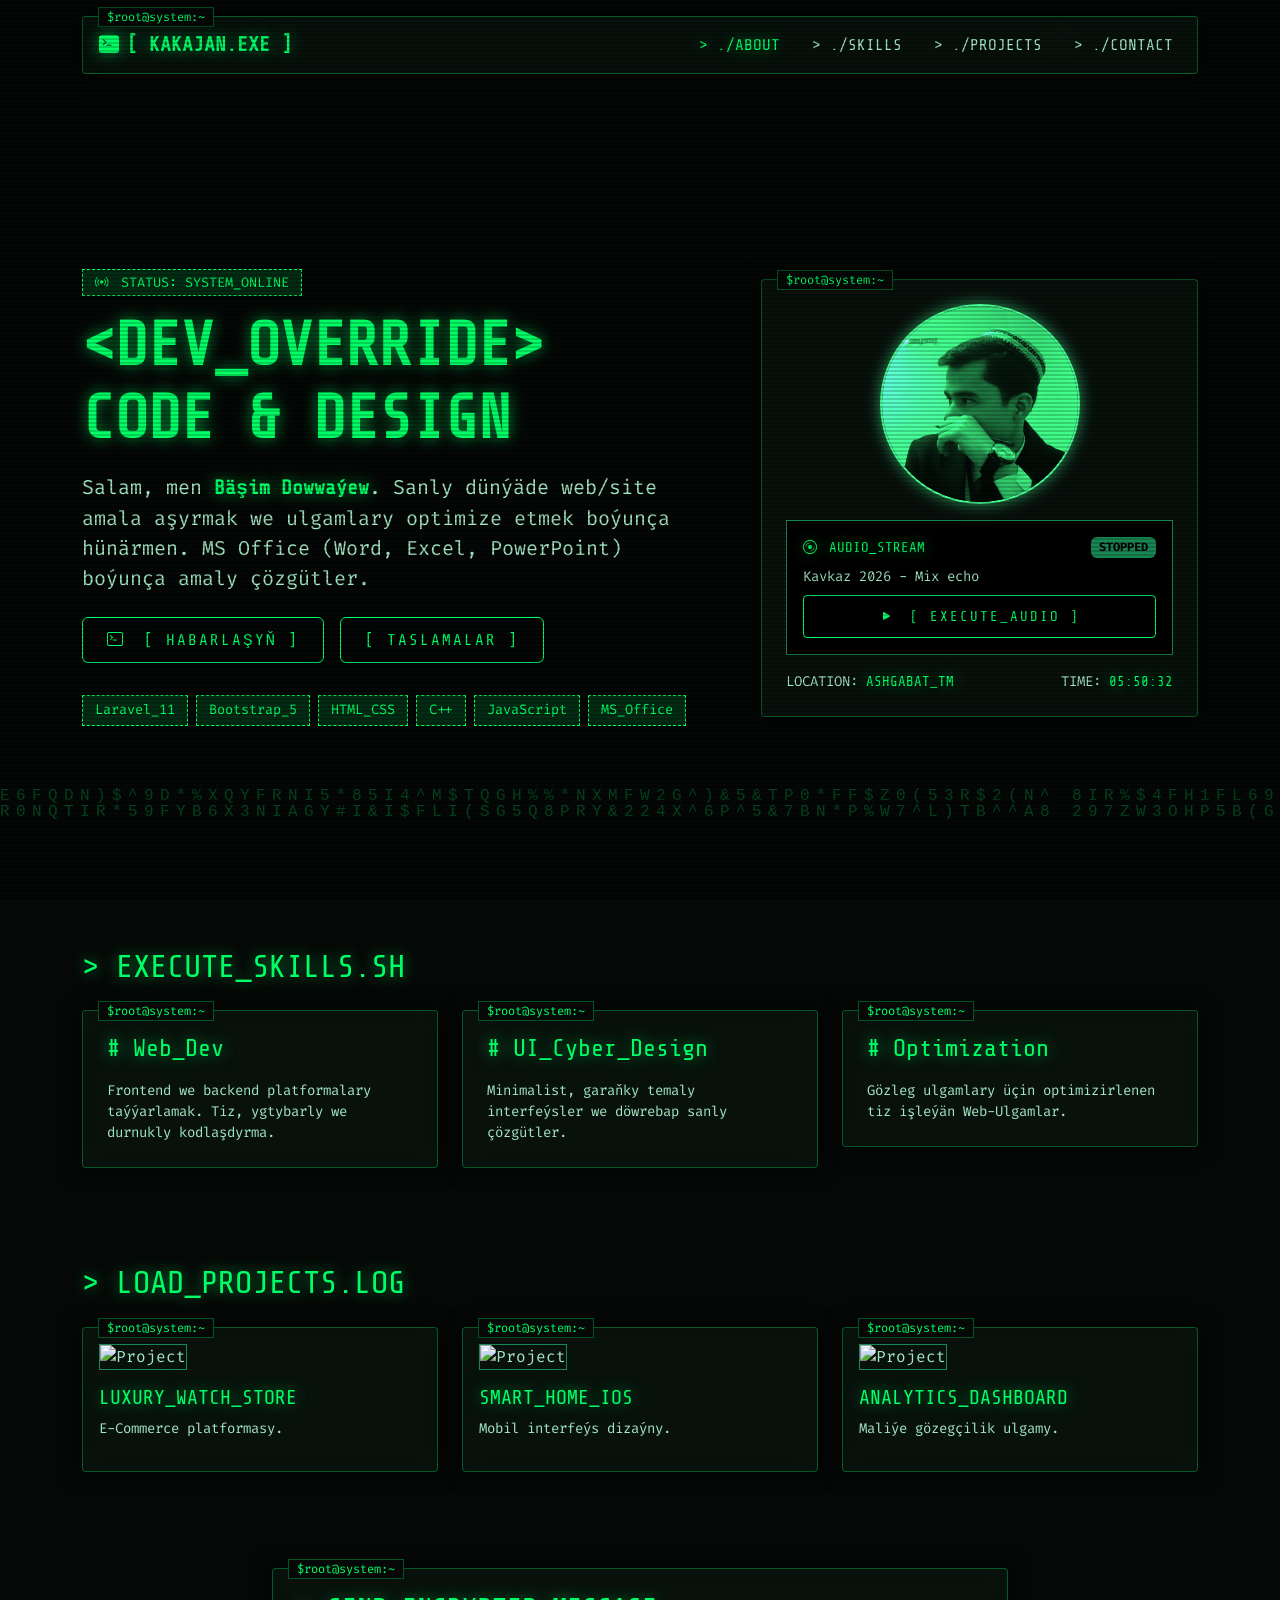
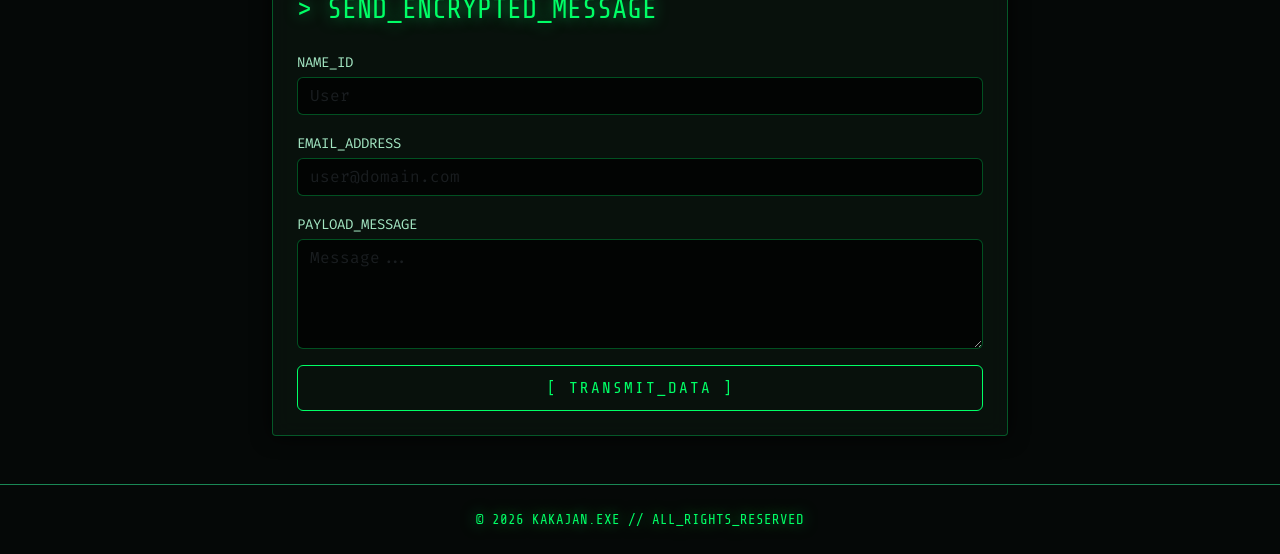
==== commit 71219dec: "1.0.0.7" ====
--- a/index.html
+++ b/index.html
@@ -3,7 +3,7 @@
 <head>
     <meta charset="UTF-8">
     <meta name="viewport" content="width=device-width, initial-scale=1.0">
-    <title>[ SYSTEM_OVERRIDE ] // KAKAJAN</title>
+    <title>SYSTEM_OVERRIDE // KAKAJAN</title>
 
     <!-- Bootstrap 5 CSS -->
     <link href="css/bootstrap.min.css" rel="stylesheet">
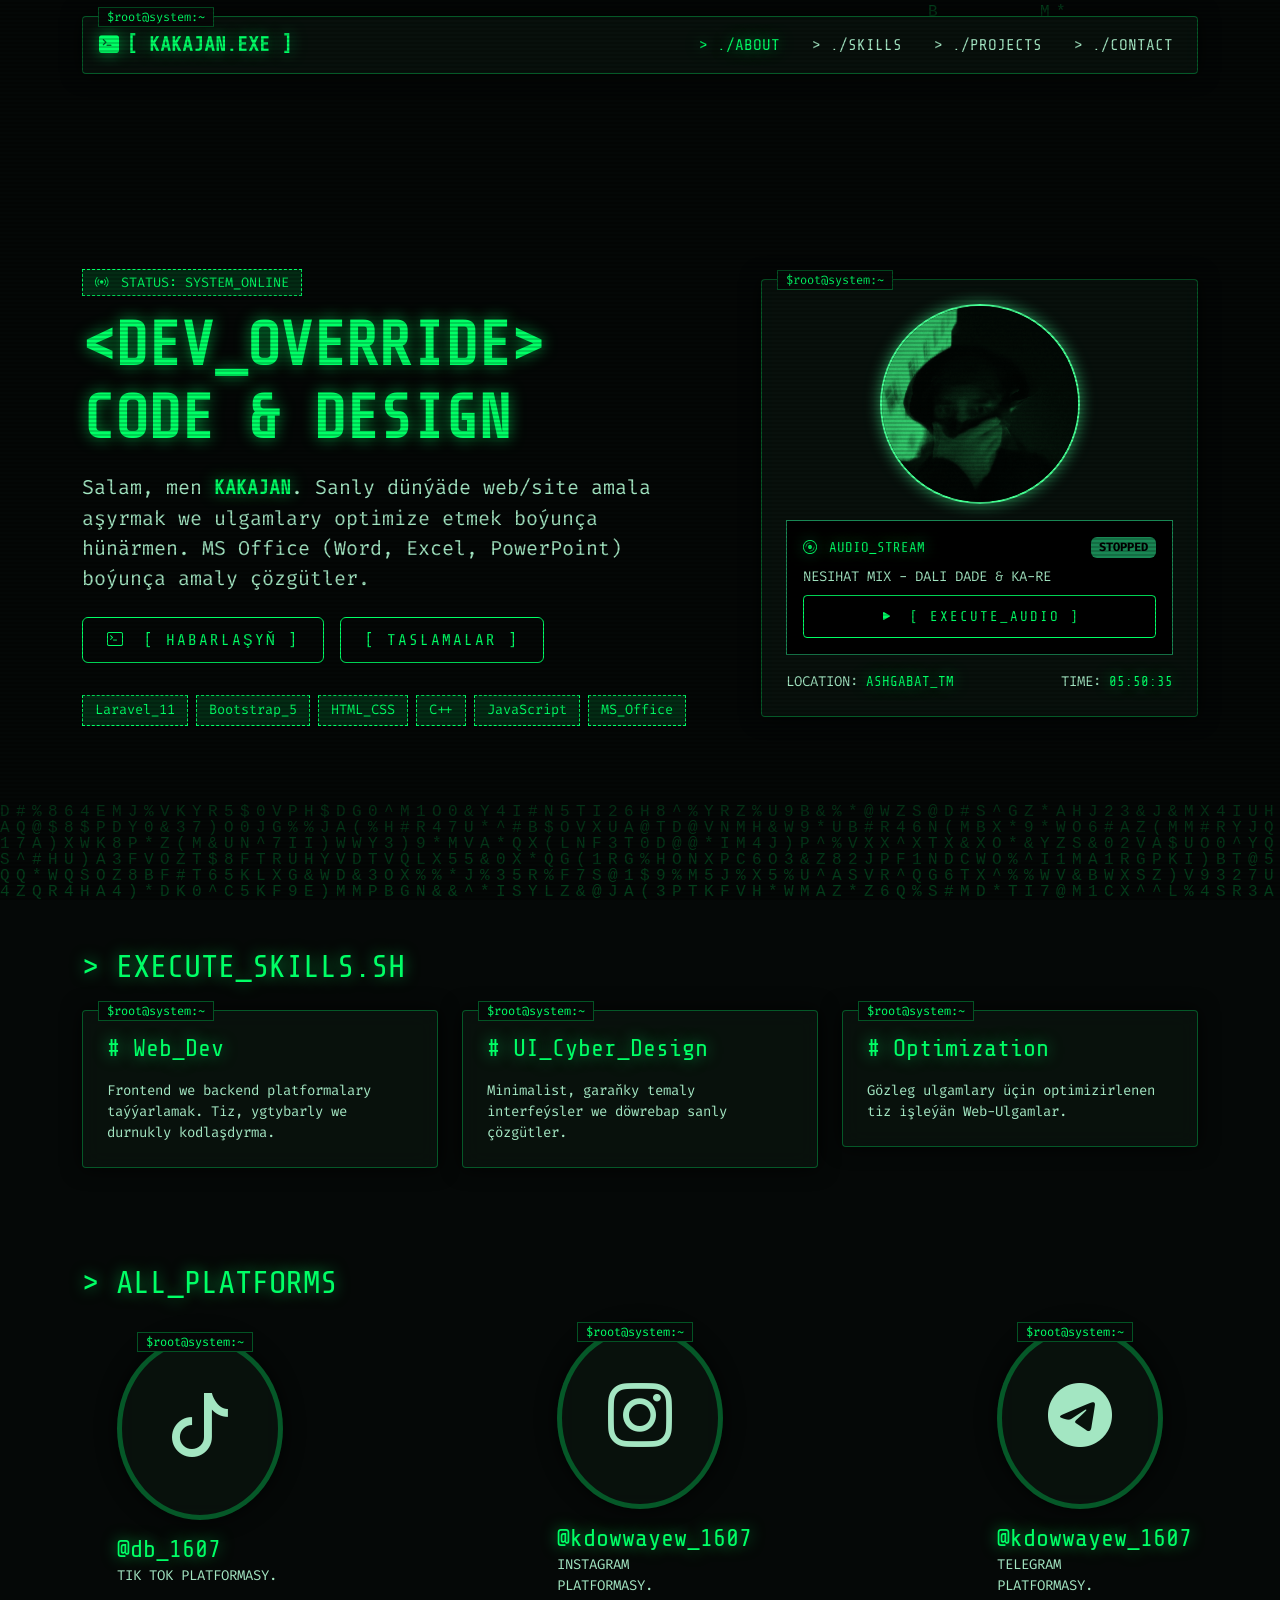
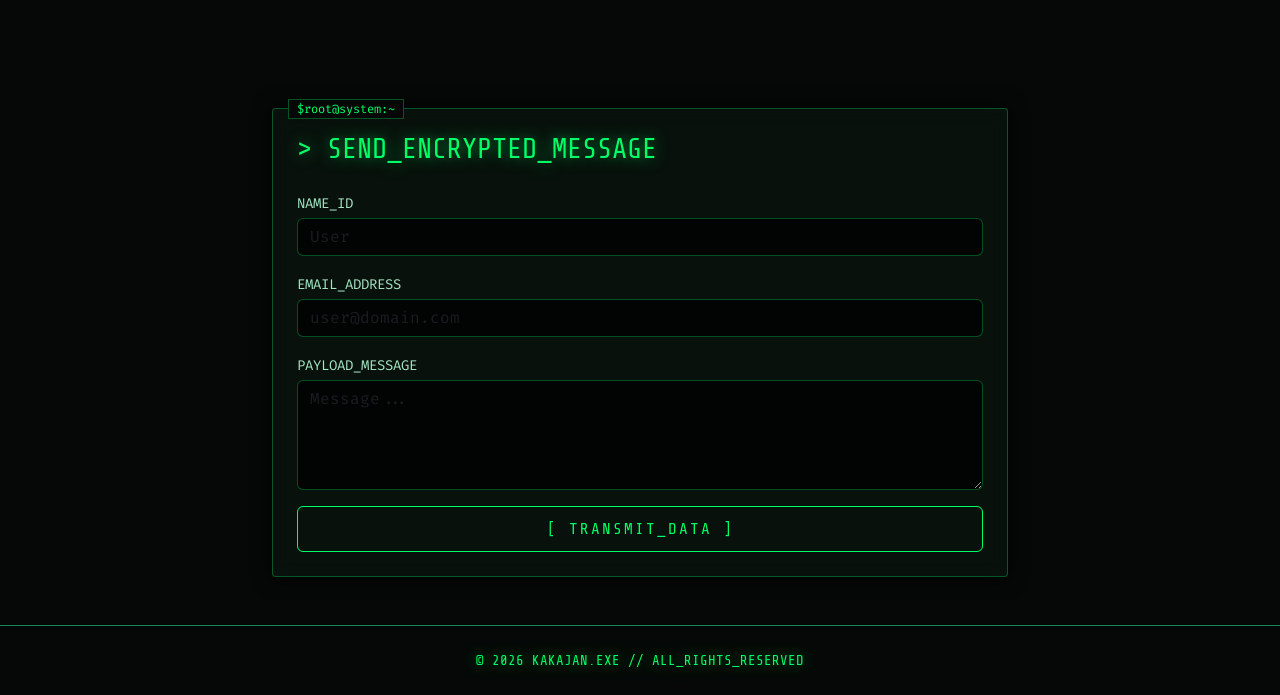
==== commit e772a636: "1.0.1.1" ====
--- a/index.html
+++ b/index.html
@@ -3,7 +3,7 @@
 <head>
     <meta charset="UTF-8">
     <meta name="viewport" content="width=device-width, initial-scale=1.0">
-    <title>SYSTEM_OVERRIDE // KAKAJAN</title>
+    <title>MY STORY // KAKAJAN</title>
 
     <!-- Bootstrap 5 CSS -->
     <link href="css/bootstrap.min.css" rel="stylesheet">
@@ -204,7 +204,7 @@
                     </h1>
                     
                     <p class="fs-5 mb-4 text-light-50">
-                        Salam, men <strong class="neon-text">Bäşim Dowwaýew</strong>. Sanly dünýäde web/site amala aşyrmak we ulgamlary optimize etmek boýunça hünärmen. MS Office (Word, Excel, PowerPoint) boýunça amaly çözgütler.
+                        Salam, men <strong class="neon-text">KAKAJAN</strong>. Sanly dünýäde web/site amala aşyrmak we ulgamlary optimize etmek boýunça hünärmen. MS Office (Word, Excel, PowerPoint) boýunça amaly çözgütler.
                     </p>
 
                     <div class="d-flex flex-wrap gap-3 mb-4">
@@ -232,7 +232,7 @@
                 <div class="col-lg-5 text-center">
                     <div class="cyber-card p-4">
                         
-                        <img src="foto/IMG_20260224_125419.jpg" alt="Profile" class="avatar-hacker rounded-circle mb-3">
+                        <img src="foto/TEMA.jpg" alt="Profile" class="avatar-hacker rounded-circle mb-3">
 
                         <!-- Audio Cyber Widget -->
                         <div class="border border-success p-3 text-start bg-black">
@@ -241,13 +241,13 @@
                                 <span class="badge bg-success text-black" id="statusAudio">STOPPED</span>
                             </div>
                             
-                            <p class="small text-truncate mb-2" id="songTitle">Kavkaz 2026 - Mix echo</p>
+                            <p class="small text-truncate mb-2" id="songTitle">NESIHAT MIX - DALI DADE & KA-RE</p>
 
                             <button class="btn btn-cyber btn-sm w-100" id="playBtn" onclick="toggleAudio()">
                                 <i class="bi bi-play-fill me-1"></i> [ EXECUTE_AUDIO ]
                             </button>
 
-                            <audio id="bgAudio" loop src="foto/Kavkaz 2026 - Mix echo  (1).mp3"></audio>
+                            <audio id="bgAudio" loop src="foto/Nesihat.mp3"></audio>
                         </div>
 
                         <!-- Clock Widget -->
@@ -293,29 +293,29 @@
     <!-- Projects Section -->
     <section id="projects" class="py-5">
         <div class="container">
-            <h2 class="neon-text mb-4">&gt; LOAD_PROJECTS.LOG</h2>
-
-            <div class="row g-4">
-                <div class="col-md-4">
-                    <div class="cyber-card p-3">
-                        <img src="https://images.unsplash.com/photo-1551288049-bebda4e38f71?auto=format&fit=crop&w=800&q=80" class="img-fluid border border-success mb-3" alt="Project">
-                        <h5 class="neon-text">LUXURY_WATCH_STORE</h5>
-                        <p class="small">E-Commerce platformasy.</p>
-                    </div>
-                </div>
-                <div class="col-md-4">
-                    <div class="cyber-card p-3">
-                        <img src="https://images.unsplash.com/photo-1512941937669-90a1b58e7e9c?auto=format&fit=crop&w=800&q=80" class="img-fluid border border-success mb-3" alt="Project">
-                        <h5 class="neon-text">SMART_HOME_IOS</h5>
-                        <p class="small">Mobil interfeýs dizaýny.</p>
-                    </div>
-                </div>
-                <div class="col-md-4">
-                    <div class="cyber-card p-3">
-                        <img src="https://images.unsplash.com/photo-1460925895917-afdab827c52f?auto=format&fit=crop&w=800&q=80" class="img-fluid border border-success mb-3" alt="Project">
-                        <h5 class="neon-text">ANALYTICS_DASHBOARD</h5>
-                        <p class="small">Maliýe gözegçilik ulgamy.</p>
-                    </div>
+            <h2 class="neon-text mb-4">&gt; ALL_PLATFORMS</h2>
+
+            <div class="row g-4 justify-content-center align-items-center">
+                <div class="col-md-2">
+                    <div class="  rounded-circle border-5 py-5 cyber-card mb-3 text-center">
+                        <i class=" bi-tiktok display-3"> </i>
+                    </div>
+                    <a href="#" class="neon-text text-decoration-none h4">@db_1607</a>
+                        <p class="small">TIK TOK PLATFORMASY.</p>
+                </div>
+                <div class="col-md-2 " style="margin-left: 250px; margin-right: 250px;">
+                    <div class="  rounded-circle border-5 py-5 cyber-card mb-3 text-center">
+                        <i class=" bi-instagram display-3"> </i>
+                    </div>
+                    <a href="#" class="neon-text text-decoration-none h4">@kdowwayew_1607</a>
+                        <p class="small">INSTAGRAM PLATFORMASY.</p>
+                </div>
+                <div class="col-md-2">
+                    <div class="  rounded-circle border-5 py-5 cyber-card mb-3 text-center">
+                        <i class=" bi-telegram display-3"> </i>
+                    </div>
+                    <a href="#" class="neon-text text-decoration-none h4">@kdowwayew_1607</a>
+                        <p class="small">TELEGRAM PLATFORMASY.</p>
                 </div>
             </div>
         </div>
